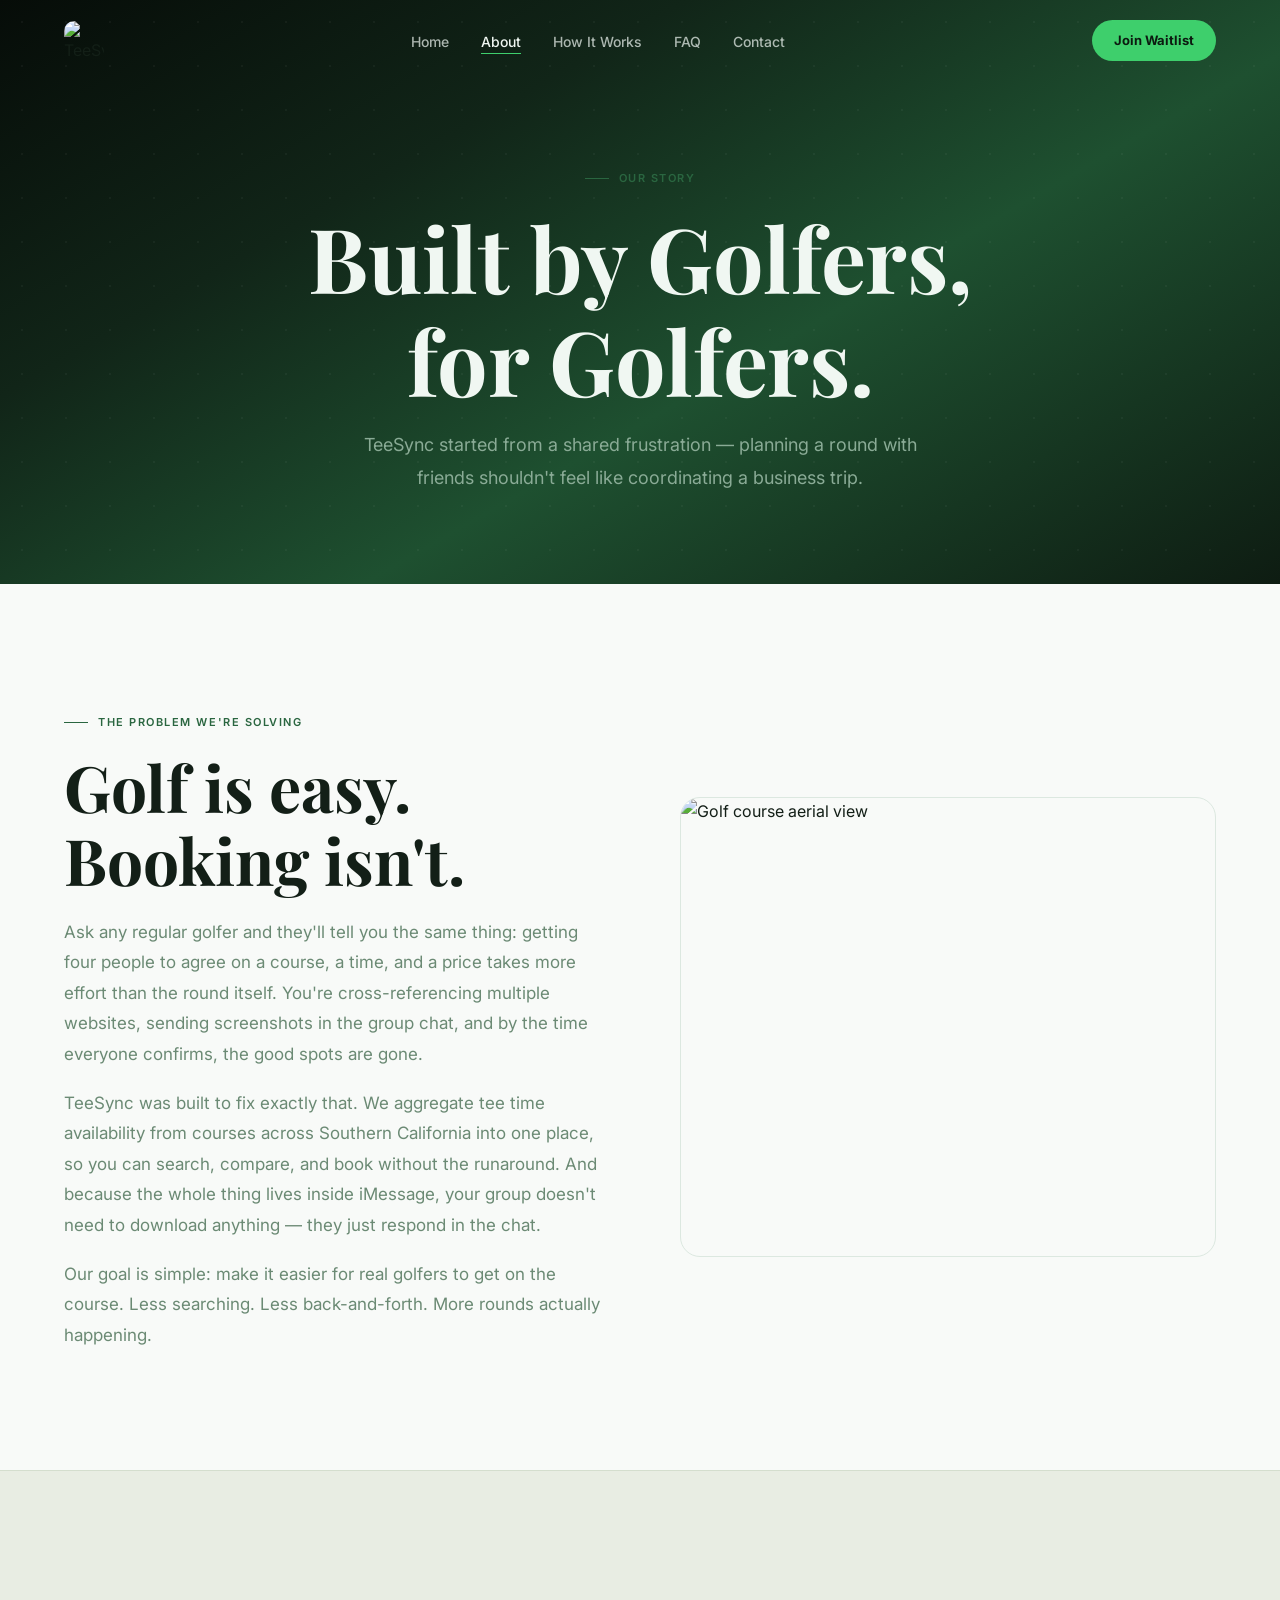
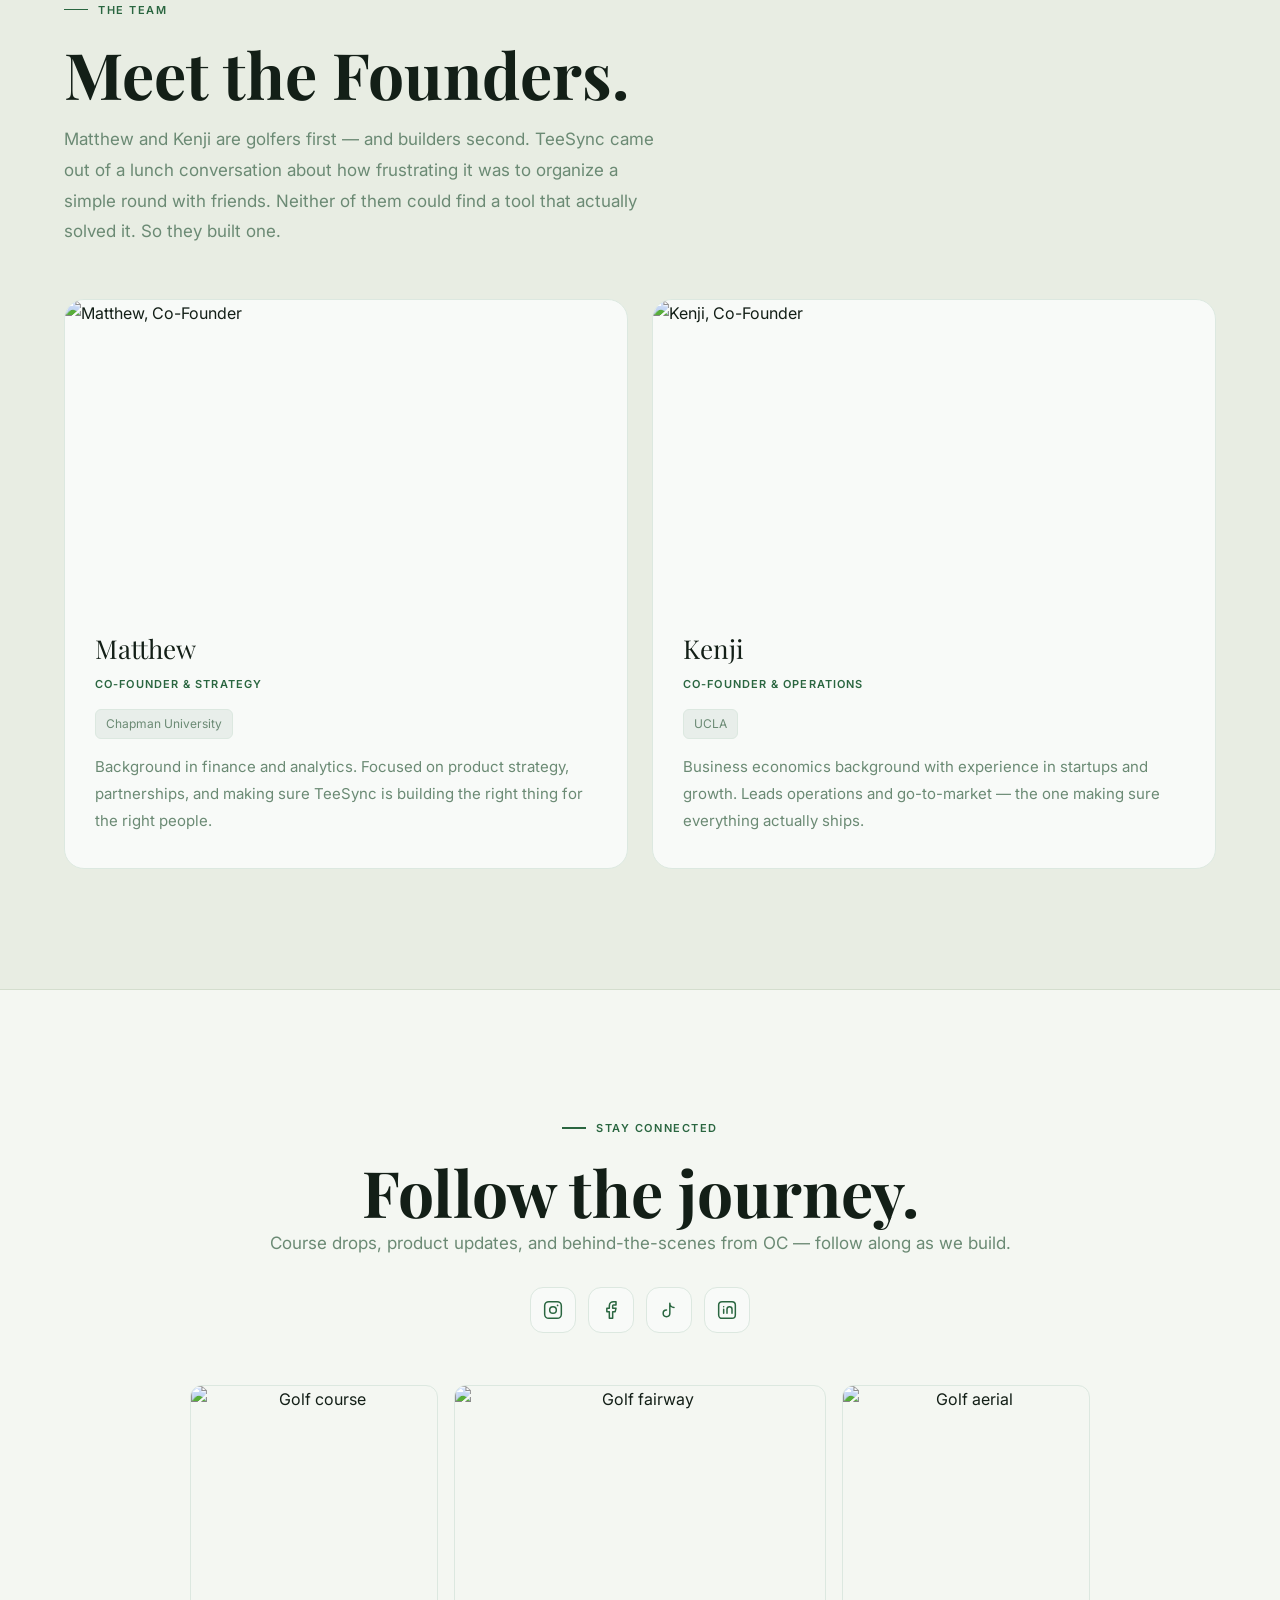
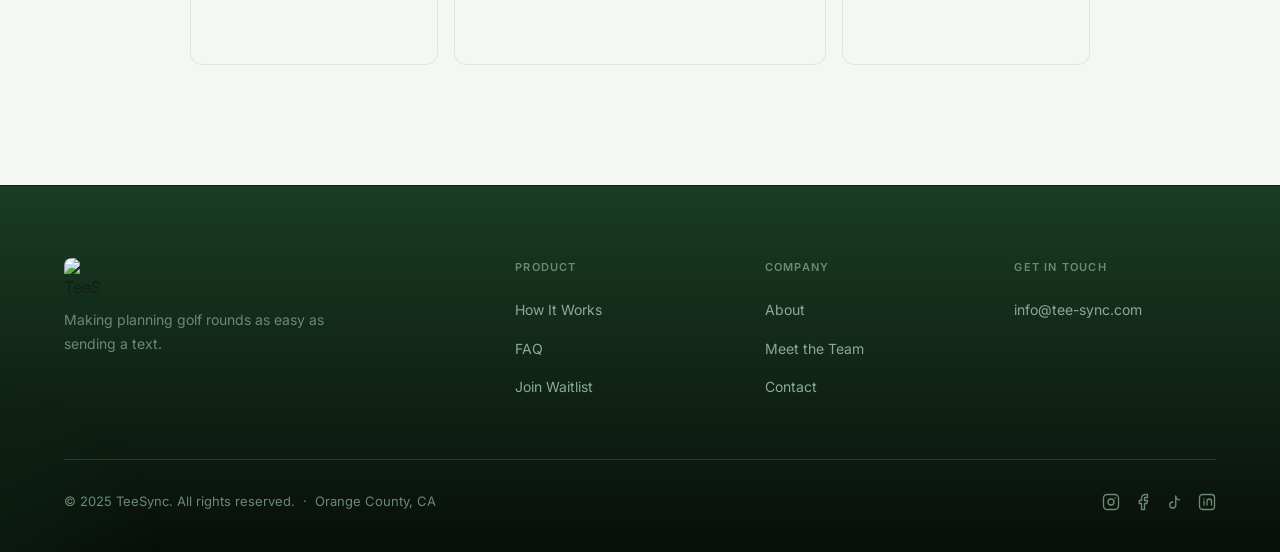
==== about.html @ d33136d6 "Replace logo with PNG brand image across all pages Swap logo.svg for the full TeeSync brand image (P" ====
<!DOCTYPE html>
<html lang="en">
<head>
  <meta charset="UTF-8">
  <meta name="viewport" content="width=device-width, initial-scale=1.0">
  <title>About — TeeSync</title>
  <meta name="description" content="Meet the founders behind TeeSync — the iMessage-native tee time booking platform built by golfers, for golfers.">
  <link rel="stylesheet" href="style.css?v=10">
  <link rel="icon" href="images/1229e623-1.png" type="image/png">
</head>
<body>

  <nav class="nav" id="nav">
    <div class="container">
      <div class="nav-inner">
        <a href="index.html" class="nav-logo">
          <img src="images/1229e623-1.png" alt="TeeSync" class="nav-logo-icon">

        </a>
        <ul class="nav-links">
          <li><a href="index.html">Home</a></li>
          <li><a href="about.html">About</a></li>
          <li><a href="how-it-works.html">How It Works</a></li>
          <li><a href="faq.html">FAQ</a></li>
          <li><a href="contact.html">Contact</a></li>
        </ul>
        <div class="nav-right">
          <a href="https://waitlister.me/p/teesync" target="_blank" rel="noopener" class="nav-waitlist">Join Waitlist</a>
        </div>
        <button class="nav-hamburger" id="hamburger" aria-label="Open menu">
          <span></span><span></span><span></span>
        </button>
      </div>
    </div>
  </nav>

  <div class="nav-mobile" id="mobileNav">
    <a href="index.html">Home</a>
    <a href="about.html">About</a>
    <a href="how-it-works.html">How It Works</a>
    <a href="faq.html">FAQ</a>
    <a href="contact.html">Contact</a>
    <a href="https://waitlister.me/p/teesync" target="_blank" rel="noopener" class="btn-primary">Join Waitlist</a>
  </div>

  <!-- PAGE HERO (dark) -->
  <section class="page-hero">
    <div class="container">
      <div class="page-hero-inner">
        <span class="eyebrow">Our Story</span>
        <h1>Built by Golfers,<br>for Golfers.</h1>
        <p>TeeSync started from a shared frustration — planning a round with friends shouldn't feel like coordinating a business trip.</p>
      </div>
    </div>
  </section>

  <!-- MISSION (cream) -->
  <section class="about-mission">
    <div class="container">
      <div class="about-mission-inner">
        <div class="fade-in">
          <span class="eyebrow">The Problem We're Solving</span>
          <h2>Golf is easy.<br>Booking isn't.</h2>
          <p>Ask any regular golfer and they'll tell you the same thing: getting four people to agree on a course, a time, and a price takes more effort than the round itself. You're cross-referencing multiple websites, sending screenshots in the group chat, and by the time everyone confirms, the good spots are gone.</p>
          <p>TeeSync was built to fix exactly that. We aggregate tee time availability from courses across Southern California into one place, so you can search, compare, and book without the runaround. And because the whole thing lives inside iMessage, your group doesn't need to download anything — they just respond in the chat.</p>
          <p>Our goal is simple: make it easier for real golfers to get on the course. Less searching. Less back-and-forth. More rounds actually happening.</p>
        </div>
        <div class="fade-in">
          <img
            src="https://images.unsplash.com/photo-1535131749006-b7f58c99034b?w=800&auto=format&fit=crop&q=80"
            alt="Golf course aerial view"
            class="about-mission-img"
          >
        </div>
      </div>
    </div>
  </section>

  <!-- FOUNDERS (cream-alt) -->
  <section class="founders-section" id="team">
    <div class="container">
      <div class="founders-intro fade-in">
        <span class="eyebrow">The Team</span>
        <h2>Meet the Founders.</h2>
        <p>Matthew and Kenji are golfers first — and builders second. TeeSync came out of a lunch conversation about how frustrating it was to organize a simple round with friends. Neither of them could find a tool that actually solved it. So they built one.</p>
      </div>
      <div class="founders-grid">
        <div class="founder-card fade-in">
          <img
            src="https://images.unsplash.com/photo-1560250097-0b93528c311a?w=600&auto=format&fit=crop&q=80"
            alt="Matthew, Co-Founder"
            class="founder-img"
          >
          <div class="founder-body">
            <div class="founder-name">Matthew</div>
            <div class="founder-role">Co-Founder &amp; Strategy</div>
            <span class="founder-school">Chapman University</span>
            <p>Background in finance and analytics. Focused on product strategy, partnerships, and making sure TeeSync is building the right thing for the right people.</p>
          </div>
        </div>
        <div class="founder-card fade-in">
          <img
            src="https://images.unsplash.com/photo-1519085360753-af0119f7cbe7?w=600&auto=format&fit=crop&q=80"
            alt="Kenji, Co-Founder"
            class="founder-img"
          >
          <div class="founder-body">
            <div class="founder-name">Kenji</div>
            <div class="founder-role">Co-Founder &amp; Operations</div>
            <span class="founder-school">UCLA</span>
            <p>Business economics background with experience in startups and growth. Leads operations and go-to-market — the one making sure everything actually ships.</p>
          </div>
        </div>
      </div>
    </div>
  </section>

  <!-- SOCIAL FOLLOW (cream) -->
  <section class="social-section">
    <div class="container">
      <span class="eyebrow">Stay Connected</span>
      <h2 class="fade-in">Follow the journey.</h2>
      <p class="fade-in">Course drops, product updates, and behind-the-scenes from OC — follow along as we build.</p>
      <div class="social-icons-row fade-in">
        <a href="#" class="social-btn" aria-label="Instagram">
          <svg width="20" height="20" viewBox="0 0 24 24" fill="none" stroke="currentColor" stroke-width="1.8" stroke-linecap="round" stroke-linejoin="round"><rect x="2" y="2" width="20" height="20" rx="5"/><circle cx="12" cy="12" r="4"/><circle cx="17.5" cy="6.5" r="1" fill="currentColor" stroke="none"/></svg>
        </a>
        <a href="#" class="social-btn" aria-label="Facebook">
          <svg width="20" height="20" viewBox="0 0 24 24" fill="none" stroke="currentColor" stroke-width="1.8" stroke-linecap="round" stroke-linejoin="round"><path d="M18 2h-3a5 5 0 0 0-5 5v3H7v4h3v8h4v-8h3l1-4h-4V7a1 1 0 0 1 1-1h3z"/></svg>
        </a>
        <a href="#" class="social-btn" aria-label="TikTok">
          <svg width="20" height="20" viewBox="0 0 24 24" fill="none" stroke="currentColor" stroke-width="1.8" stroke-linecap="round" stroke-linejoin="round"><path d="M9 12a4 4 0 1 0 4 4V4a5 5 0 0 0 5 5"/></svg>
        </a>
        <a href="#" class="social-btn" aria-label="LinkedIn">
          <svg width="20" height="20" viewBox="0 0 24 24" fill="none" stroke="currentColor" stroke-width="1.8" stroke-linecap="round" stroke-linejoin="round"><rect x="2" y="2" width="20" height="20" rx="4"/><path d="M8 11v5M8 8v.01M12 16v-5M12 11a3 3 0 0 1 6 0v5"/></svg>
        </a>
      </div>
      <div class="social-photo-grid fade-in">
        <img src="https://images.unsplash.com/photo-1560419015-7c427e8ae5ba?w=600&auto=format&fit=crop&q=80" alt="Golf course">
        <img src="https://images.unsplash.com/photo-1587174486073-ae5e5cff23aa?w=800&auto=format&fit=crop&q=80" alt="Golf fairway">
        <img src="https://images.unsplash.com/photo-1535131749006-b7f58c99034b?w=600&auto=format&fit=crop&q=80" alt="Golf aerial">
      </div>
    </div>
  </section>

  <footer class="footer">
    <div class="container">
      <div class="footer-inner">
        <div class="footer-brand">
          <div class="footer-brand-logo">
            <img src="images/1229e623-1.png" alt="TeeSync" class="footer-brand-logo-icon">

          </div>
          <p>Making planning golf rounds as easy as sending a text.</p>
        </div>
        <div class="footer-col">
          <h4>Product</h4>
          <ul>
            <li><a href="how-it-works.html">How It Works</a></li>
            <li><a href="faq.html">FAQ</a></li>
            <li><a href="https://waitlister.me/p/teesync" target="_blank" rel="noopener">Join Waitlist</a></li>
          </ul>
        </div>
        <div class="footer-col">
          <h4>Company</h4>
          <ul>
            <li><a href="about.html">About</a></li>
            <li><a href="about.html#team">Meet the Team</a></li>
            <li><a href="contact.html">Contact</a></li>
          </ul>
        </div>
        <div class="footer-col">
          <h4>Get In Touch</h4>
          <ul>
            <li><a href="mailto:info@tee-sync.com">info@tee-sync.com</a></li>
          </ul>
        </div>
      </div>
      <div class="footer-bottom">
        <p>© 2025 TeeSync. All rights reserved. &nbsp;·&nbsp; Orange County, CA</p>
        <div class="footer-social">
          <a href="#" aria-label="Instagram"><svg width="18" height="18" viewBox="0 0 24 24" fill="none" stroke="currentColor" stroke-width="1.8" stroke-linecap="round" stroke-linejoin="round"><rect x="2" y="2" width="20" height="20" rx="5"/><circle cx="12" cy="12" r="4"/><circle cx="17.5" cy="6.5" r="1" fill="currentColor" stroke="none"/></svg></a>
          <a href="#" aria-label="Facebook"><svg width="18" height="18" viewBox="0 0 24 24" fill="none" stroke="currentColor" stroke-width="1.8" stroke-linecap="round" stroke-linejoin="round"><path d="M18 2h-3a5 5 0 0 0-5 5v3H7v4h3v8h4v-8h3l1-4h-4V7a1 1 0 0 1 1-1h3z"/></svg></a>
          <a href="#" aria-label="TikTok"><svg width="18" height="18" viewBox="0 0 24 24" fill="none" stroke="currentColor" stroke-width="1.8" stroke-linecap="round" stroke-linejoin="round"><path d="M9 12a4 4 0 1 0 4 4V4a5 5 0 0 0 5 5"/></svg></a>
          <a href="#" aria-label="LinkedIn"><svg width="18" height="18" viewBox="0 0 24 24" fill="none" stroke="currentColor" stroke-width="1.8" stroke-linecap="round" stroke-linejoin="round"><rect x="2" y="2" width="20" height="20" rx="4"/><path d="M8 11v5M8 8v.01M12 16v-5M12 11a3 3 0 0 1 6 0v5"/></svg></a>
        </div>
      </div>
    </div>
  </footer>

  <script src="main.js"></script>
</body>
</html>
---- style.css ----
@import url('https://fonts.googleapis.com/css2?family=Playfair+Display:ital,wght@0,400;0,600;0,700;1,400;1,600&family=Inter:wght@300;400;500;600&display=swap');

*, *::before, *::after {
  box-sizing: border-box;
  margin: 0;
  padding: 0;
}

:root {
  /* Light palette */
  --white:        #f8faf8;
  --cream:        #f4f7f2;
  --sage:         #e8ede3;
  --sage-dark:    #d4dece;

  /* Dark sections */
  --forest:       #122018;
  --forest-mid:   #1a3022;
  --forest-card:  #243d2e;

  /* Text */
  --text:         #131f17;
  --text-mid:     #3a5044;
  --text-muted:   #6b8a74;

  /* Accent — green */
  --green:        #2a6640;
  --green-light:  #3ecf6c;
  --green-dim:    rgba(42, 102, 64, 0.08);
  --green-glow:   rgba(62, 207, 108, 0.25);

  /* Borders */
  --border-light: #dce8e0;
  --border-dark:  rgba(62, 207, 108, 0.16);

  --radius:       12px;
  --radius-lg:    20px;
  --serif:        'Playfair Display', Georgia, serif;
  --sans:         'Inter', system-ui, -apple-system, sans-serif;
  --ease:         cubic-bezier(0.4, 0, 0.2, 1);
}

html {
  scroll-behavior: smooth;
  -webkit-font-smoothing: antialiased;
  -moz-osx-font-smoothing: grayscale;
}

body {
  background: var(--white);
  color: var(--text);
  font-family: var(--sans);
  font-size: 16px;
  line-height: 1.65;
  overflow-x: hidden;
}

/* ---- Typography ---- */

h1, h2, h3 {
  font-family: var(--serif);
  line-height: 1.15;
  font-weight: 700;
  color: var(--text);
}

/* On dark sections, override heading color */
.dark-section h1,
.dark-section h2,
.dark-section h3 {
  color: #f0f7f2;
}

h1 { font-size: clamp(48px, 7vw, 104px); }
h2 { font-size: clamp(36px, 5vw, 68px); }
h3 { font-size: clamp(20px, 2.4vw, 28px); }

p {
  color: var(--text-muted);
  font-size: 17px;
  line-height: 1.8;
}

.dark-section p { color: #8aab96; }

a { color: inherit; text-decoration: none; }
img { display: block; max-width: 100%; }

.container {
  max-width: 1440px;
  margin: 0 auto;
  padding: 0 64px;
}

/* ---- Labels ---- */

.eyebrow {
  display: inline-flex;
  align-items: center;
  gap: 10px;
  font-size: 11px;
  font-weight: 600;
  letter-spacing: 0.14em;
  text-transform: uppercase;
  color: var(--green);
  margin-bottom: 18px;
}

.eyebrow::before {
  content: '';
  display: block;
  width: 24px;
  height: 1.5px;
  background: var(--green);
  flex-shrink: 0;
}

.dark-section .eyebrow {
  color: var(--green-light);
}

.dark-section .eyebrow::before {
  background: var(--green-light);
}

.section-label {
  font-size: 11px;
  font-weight: 600;
  letter-spacing: 0.13em;
  text-transform: uppercase;
  color: var(--text-muted);
  margin-bottom: 12px;
}

/* ---- Buttons ---- */

/* On light backgrounds: dark green solid */
.btn-primary {
  display: inline-flex;
  align-items: center;
  gap: 10px;
  background: var(--green);
  color: #ffffff;
  font-family: var(--sans);
  font-size: 15px;
  font-weight: 600;
  padding: 15px 32px;
  border-radius: 100px;
  border: none;
  cursor: pointer;
  transition: background 0.22s var(--ease), transform 0.22s var(--ease), box-shadow 0.22s var(--ease);
  white-space: nowrap;
}

.btn-primary:hover {
  background: #1e5030;
  transform: translateY(-2px);
  box-shadow: 0 12px 32px rgba(42, 102, 64, 0.25);
}

/* On dark backgrounds: bright green */
.btn-hero {
  display: inline-flex;
  align-items: center;
  gap: 10px;
  background: var(--green-light);
  color: #0c1a10;
  font-family: var(--sans);
  font-size: 15px;
  font-weight: 700;
  padding: 16px 34px;
  border-radius: 100px;
  border: none;
  cursor: pointer;
  transition: background 0.22s var(--ease), transform 0.22s var(--ease), box-shadow 0.22s var(--ease);
  white-space: nowrap;
}

.btn-hero:hover {
  background: #52e07e;
  transform: translateY(-2px);
  box-shadow: 0 14px 40px var(--green-glow);
}

.btn-ghost-dark {
  display: inline-flex;
  align-items: center;
  gap: 8px;
  background: transparent;
  color: rgba(240, 247, 242, 0.8);
  font-family: var(--sans);
  font-size: 15px;
  font-weight: 500;
  padding: 15px 26px;
  border-radius: 100px;
  border: 1px solid rgba(240, 247, 242, 0.22);
  cursor: pointer;
  transition: border-color 0.22s, background 0.22s;
}

.btn-ghost-dark:hover {
  border-color: rgba(240, 247, 242, 0.45);
  background: rgba(255, 255, 255, 0.06);
  color: #f0f7f2;
}

.btn-outline {
  display: inline-flex;
  align-items: center;
  gap: 8px;
  background: transparent;
  color: var(--green);
  font-family: var(--sans);
  font-size: 15px;
  font-weight: 600;
  padding: 14px 26px;
  border-radius: 100px;
  border: 1.5px solid var(--green);
  cursor: pointer;
  transition: background 0.22s, color 0.22s;
}

.btn-outline:hover {
  background: var(--green);
  color: #ffffff;
}

/* ---- Scroll fade-in ---- */

.fade-in {
  opacity: 0;
  transform: translateY(24px);
  transition: opacity 0.6s var(--ease), transform 0.6s var(--ease);
}

.fade-in.visible {
  opacity: 1;
  transform: translateY(0);
}

.fade-in:nth-child(2) { transition-delay: 0.1s; }
.fade-in:nth-child(3) { transition-delay: 0.2s; }
.fade-in:nth-child(4) { transition-delay: 0.3s; }

/* ==============================================
   NAV
   ============================================== */

.nav {
  position: fixed;
  top: 0;
  left: 0;
  right: 0;
  z-index: 200;
  padding: 20px 0;
  transition: background 0.3s ease, padding 0.3s ease, box-shadow 0.3s ease;
}

/* Scrolled: white nav, dark text */
.nav.scrolled {
  background: rgba(255, 255, 255, 0.96);
  backdrop-filter: blur(16px);
  -webkit-backdrop-filter: blur(16px);
  padding: 13px 0;
  box-shadow: 0 1px 0 var(--border-light);
}

.nav.scrolled .nav-logo-text { color: var(--text); }
.nav.scrolled .nav-links a   { color: var(--text-muted); }
.nav.scrolled .nav-links a:hover,
.nav.scrolled .nav-links a.active { color: var(--text); }
.nav.scrolled .nav-links a::after { background: var(--green); }
.nav.scrolled .nav-waitlist {
  background: var(--green);
  color: #fff;
}
.nav.scrolled .nav-waitlist:hover { background: #1e5030; }
.nav.scrolled .nav-hamburger span { background: var(--text); }

.nav-inner {
  display: flex;
  align-items: center;
  justify-content: space-between;
  gap: 40px;
}

.nav-logo {
  display: flex;
  align-items: center;
  gap: 10px;
  flex-shrink: 0;
  text-decoration: none;
}

.nav-logo-icon { height: 40px; width: 40px; border-radius: 10px; object-fit: cover; }

.nav-logo-text {
  font-family: var(--serif);
  font-size: 21px;
  font-weight: 700;
  color: #f0f7f2;
  letter-spacing: -0.01em;
  transition: color 0.3s;
}

.nav-links {
  display: flex;
  align-items: center;
  gap: 32px;
  list-style: none;
}

.nav-links a {
  font-size: 14px;
  font-weight: 500;
  color: rgba(240, 247, 242, 0.7);
  transition: color 0.2s ease;
  position: relative;
  padding-bottom: 2px;
}

.nav-links a::after {
  content: '';
  position: absolute;
  bottom: -2px;
  left: 0;
  width: 0;
  height: 1px;
  background: var(--green-light);
  transition: width 0.22s var(--ease);
}

.nav-links a:hover,
.nav-links a.active { color: #f0f7f2; }
.nav-links a:hover::after,
.nav-links a.active::after { width: 100%; }

.nav-right {
  display: flex;
  align-items: center;
  gap: 16px;
}

.nav-waitlist {
  display: inline-flex;
  align-items: center;
  gap: 7px;
  background: var(--green-light);
  color: #0c1a10;
  font-size: 13px;
  font-weight: 700;
  padding: 10px 22px;
  border-radius: 100px;
  transition: background 0.22s, transform 0.22s, box-shadow 0.22s;
}

.nav-waitlist:hover {
  background: #52e07e;
  transform: translateY(-1px);
  box-shadow: 0 8px 20px var(--green-glow);
}

.nav-hamburger {
  display: none;
  flex-direction: column;
  gap: 5px;
  cursor: pointer;
  background: none;
  border: none;
  padding: 6px;
  z-index: 201;
}

.nav-hamburger span {
  display: block;
  width: 24px;
  height: 2px;
  background: #f0f7f2;
  border-radius: 2px;
  transition: transform 0.28s var(--ease), opacity 0.28s;
}

.nav-hamburger.open span:nth-child(1) { transform: translateY(7px) rotate(45deg); }
.nav-hamburger.open span:nth-child(2) { opacity: 0; }
.nav-hamburger.open span:nth-child(3) { transform: translateY(-7px) rotate(-45deg); }

.nav-mobile {
  position: fixed;
  inset: 0;
  background: var(--white);
  z-index: 199;
  display: flex;
  flex-direction: column;
  align-items: center;
  justify-content: center;
  gap: 32px;
  transform: translateX(100%);
  transition: transform 0.35s cubic-bezier(0.4, 0, 0.2, 1);
}

.nav-mobile.open { transform: translateX(0); }

.nav-mobile a {
  font-family: var(--serif);
  font-size: 34px;
  font-weight: 700;
  color: var(--text);
  transition: color 0.2s;
}

.nav-mobile a:hover { color: var(--green); }

.nav-mobile .btn-primary {
  font-size: 16px;
  padding: 16px 40px;
  margin-top: 12px;
}

/* ==============================================
   HERO — dark forest green
   ============================================== */

.hero {
  min-height: 100vh;
  display: flex;
  align-items: center;
  background: linear-gradient(145deg,
    #071008 0%,
    #133524 22%,
    #2d7a48 48%,
    #153624 74%,
    #08110a 100%
  );
  position: relative;
  overflow: hidden;
}

.dark-section {
  background: linear-gradient(135deg, #060c08 0%, #1e5030 100%);
}

/* Subtle dot grid */
.hero::before {
  content: '';
  position: absolute;
  inset: 0;
  background-image: radial-gradient(circle, rgba(255, 255, 255, 0.03) 1px, transparent 1px);
  background-size: 44px 44px;
  pointer-events: none;
}

/* Warm gold bloom — upper right */
.hero::after {
  content: '';
  position: absolute;
  top: -20%;
  right: -5%;
  width: 60%;
  height: 100%;
  background: radial-gradient(ellipse at center, rgba(62, 207, 108, 0.07) 0%, transparent 65%);
  pointer-events: none;
}

.hero-inner {
  position: relative;
  z-index: 2;
  display: grid;
  grid-template-columns: 55fr 45fr;
  gap: 80px;
  align-items: center;
  padding-top: 130px;
  padding-bottom: 100px;
  width: 100%;
}

.hero-eyebrow {
  opacity: 0;
  animation: fadeUp 0.85s var(--ease) forwards 0.15s;
}

.hero h1 {
  color: #f0f7f2;
  margin-bottom: 22px;
  opacity: 0;
  animation: fadeUp 0.85s var(--ease) forwards 0.3s;
}

.hero h1 em {
  font-style: italic;
  color: var(--green-light);
}

.hero-sub {
  font-size: clamp(17px, 1.5vw, 21px);
  color: #8aab96;
  max-width: 580px;
  margin-bottom: 50px;
  opacity: 0;
  animation: fadeUp 0.85s var(--ease) forwards 0.45s;
}

.hero-actions {
  display: flex;
  align-items: center;
  gap: 16px;
  flex-wrap: wrap;
  opacity: 0;
  animation: fadeUp 0.85s var(--ease) forwards 0.6s;
}

.hero-note {
  display: flex;
  align-items: center;
  gap: 8px;
  font-size: 12px;
  color: #6b8a74;
  margin-top: 20px;
  opacity: 0;
  animation: fadeUp 0.85s var(--ease) forwards 0.75s;
}

/* Phone mockup */
.hero-visual {
  display: flex;
  justify-content: center;
  align-items: center;
  position: relative;
  opacity: 0;
  animation: fadeUp 0.9s var(--ease) forwards 0.4s;
}

.hero-visual::before {
  content: '';
  position: absolute;
  width: 420px;
  height: 420px;
  background: radial-gradient(circle, rgba(62, 207, 108, 0.15) 0%, transparent 68%);
  z-index: 0;
}

.phone-back {
  position: absolute;
  width: 248px;
  height: 520px;
  background: var(--forest-card);
  border-radius: 38px;
  border: 1.5px solid rgba(255, 255, 255, 0.08);
  box-shadow: 0 24px 60px rgba(0, 0, 0, 0.45);
  overflow: hidden;
  transform: rotate(6deg) translateX(90px) translateY(20px);
  z-index: 1;
  opacity: 0.5;
}

.phone-back::before {
  content: '';
  position: absolute;
  top: 14px;
  left: 50%;
  transform: translateX(-50%);
  width: 65px;
  height: 19px;
  background: var(--forest-card);
  border-radius: 20px;
  border: 1px solid rgba(255, 255, 255, 0.05);
  z-index: 10;
}

.phone-main {
  width: 292px;
  height: 612px;
  background: #0a160d;
  border-radius: 44px;
  border: 1.5px solid rgba(255, 255, 255, 0.14);
  box-shadow:
    0 48px 96px rgba(0, 0, 0, 0.55),
    0 0 0 1px rgba(255, 255, 255, 0.04),
    inset 0 1px 0 rgba(255, 255, 255, 0.07);
  overflow: hidden;
  position: relative;
  transform: rotate(-4deg);
  z-index: 2;
}

.phone-main::before {
  content: '';
  position: absolute;
  top: 15px;
  left: 50%;
  transform: translateX(-50%);
  width: 76px;
  height: 23px;
  background: #0a160d;
  border-radius: 20px;
  border: 1.5px solid rgba(255, 255, 255, 0.07);
  z-index: 30;
}

/* iMessage UI */
.phone-ui {
  width: 100%;
  height: 100%;
  background: #111;
  display: flex;
  flex-direction: column;
  padding-top: 52px;
}

.phone-ui-bar {
  background: #1a1a1a;
  border-bottom: 1px solid rgba(255, 255, 255, 0.07);
  padding: 11px 14px;
  display: flex;
  align-items: center;
  gap: 9px;
  flex-shrink: 0;
}

.phone-ui-avatar {
  width: 28px;
  height: 28px;
  background: #2a2a2a;
  border-radius: 50%;
  display: flex;
  align-items: center;
  justify-content: center;
  font-size: 12px;
  flex-shrink: 0;
  border: 1px solid rgba(62, 207, 108, 0.2);
}

.phone-ui-name {
  font-family: var(--sans);
  font-size: 11px;
  font-weight: 600;
  color: #f0f0f0;
}

.phone-ui-sub {
  font-family: var(--sans);
  font-size: 9px;
  color: #666;
}

.phone-messages {
  flex: 1;
  padding: 14px 11px;
  display: flex;
  flex-direction: column;
  gap: 7px;
  overflow: hidden;
}

.msg {
  max-width: 74%;
  padding: 7px 11px;
  border-radius: 15px;
  font-family: var(--sans);
  font-size: 10.5px;
  line-height: 1.45;
}

.msg-recv {
  background: #2a2a2a;
  color: #e0e0e0;
  align-self: flex-start;
  border-bottom-left-radius: 4px;
}

.msg-sent {
  background: #1a8fe3;
  color: #fff;
  align-self: flex-end;
  border-bottom-right-radius: 4px;
}

.ts-card {
  background: #1a2e1f;
  border: 1px solid rgba(62, 207, 108, 0.28);
  border-radius: 13px;
  overflow: hidden;
  margin: 2px 0;
}

.ts-card-header {
  background: #142219;
  padding: 7px 11px;
  display: flex;
  align-items: center;
  gap: 6px;
  border-bottom: 1px solid rgba(62, 207, 108, 0.15);
}

.ts-card-logo { width: 15px; height: 15px; }

.ts-card-brand {
  font-family: var(--sans);
  font-size: 9.5px;
  font-weight: 700;
  color: var(--green-light);
  letter-spacing: 0.05em;
}

.ts-card-body { padding: 9px 11px; }

.ts-card-course {
  font-family: var(--sans);
  font-size: 11px;
  font-weight: 700;
  color: #f0f0f0;
  margin-bottom: 2px;
}

.ts-card-info {
  font-family: var(--sans);
  font-size: 9px;
  color: #888;
  margin-bottom: 9px;
}

.ts-slots {
  display: flex;
  gap: 4px;
  margin-bottom: 9px;
}

.ts-slot {
  background: rgba(62, 207, 108, 0.1);
  border: 1px solid rgba(62, 207, 108, 0.2);
  border-radius: 5px;
  padding: 4px 7px;
  font-family: var(--sans);
  font-size: 9.5px;
  font-weight: 600;
  color: var(--green-light);
}

.ts-slot.active {
  background: var(--green-light);
  border-color: var(--green-light);
  color: #060c08;
}

.ts-book-btn {
  width: 100%;
  background: var(--green-light);
  color: #060c08;
  border: none;
  border-radius: 7px;
  padding: 7px;
  font-family: var(--sans);
  font-size: 10px;
  font-weight: 700;
  cursor: pointer;
}

/* ==============================================
   HOME — FEATURES  (light sage background)
   ============================================== */

.features-strip {
  padding: 120px 0;
  background: var(--sage);
  border-top: 1px solid var(--sage-dark);
  border-bottom: 1px solid var(--sage-dark);
}

.section-header {
  margin-bottom: 52px;
}

.section-header h2 { margin-bottom: 14px; }
.section-header p  { max-width: 520px; }

.section-header-centered {
  text-align: center;
  margin-bottom: 52px;
}

.section-header-centered h2 { margin-bottom: 14px; }
.section-header-centered p  { max-width: 540px; margin: 0 auto; }

.features-grid {
  display: grid;
  grid-template-columns: repeat(3, 1fr);
  gap: 20px;
}

.feature-card {
  background: var(--white);
  border: 1px solid var(--border-light);
  border-radius: var(--radius-lg);
  padding: 36px 30px;
  transition: transform 0.25s var(--ease), box-shadow 0.25s ease, border-color 0.25s;
}

.feature-card:hover {
  transform: translateY(-5px);
  box-shadow: 0 20px 50px rgba(42, 102, 64, 0.1);
  border-color: var(--sage-dark);
}

.feature-icon {
  width: 48px;
  height: 48px;
  background: var(--green-dim);
  border: 1px solid var(--border-light);
  border-radius: 13px;
  display: flex;
  align-items: center;
  justify-content: center;
  margin-bottom: 24px;
}

.feature-card h3 {
  font-size: 19px;
  color: var(--text);
  margin-bottom: 11px;
}

.feature-card p { font-size: 15px; }

/* ==============================================
   HOME — COURSES  (white background)
   ============================================== */

.courses-section {
  padding: 120px 0;
  background: var(--white);
}

.courses-grid {
  display: grid;
  grid-template-columns: repeat(4, 1fr);
  gap: 20px;
}

.course-card {
  background: var(--white);
  border: 1px solid var(--border-light);
  border-radius: var(--radius-lg);
  overflow: hidden;
  transition: transform 0.28s var(--ease), box-shadow 0.28s ease;
}

.course-card:hover {
  transform: translateY(-6px);
  box-shadow: 0 24px 56px rgba(42, 102, 64, 0.12);
}

.course-img-wrap {
  overflow: hidden;
  height: 158px;
}

.course-card-img {
  width: 100%;
  height: 100%;
  object-fit: cover;
  transition: transform 0.5s var(--ease);
}

.course-card:hover .course-card-img { transform: scale(1.06); }

.course-card-body { padding: 20px 22px 24px; }

.course-card-body h3 {
  font-family: var(--sans);
  font-size: 15px;
  font-weight: 600;
  color: var(--text);
  margin-bottom: 4px;
  line-height: 1.3;
}

.course-card-body p {
  font-size: 13px;
  color: var(--text-muted);
  margin-bottom: 14px;
}

.course-link {
  font-size: 13px;
  font-weight: 600;
  color: var(--green);
  display: inline-flex;
  align-items: center;
  gap: 5px;
  transition: gap 0.2s var(--ease);
}

.course-card:hover .course-link { gap: 9px; }

/* ==============================================
   TESTIMONIAL STRIP  (cream)
   ============================================== */

.testimonials {
  padding: 120px 0;
  background: var(--cream);
  border-top: 1px solid var(--sage-dark);
  border-bottom: 1px solid var(--sage-dark);
}

.testimonials-label {
  font-size: 11px;
  font-weight: 600;
  letter-spacing: 0.13em;
  text-transform: uppercase;
  color: var(--text-muted);
  margin-bottom: 40px;
}

.testimonials-list {
  display: flex;
  flex-direction: column;
  gap: 0;
}

.testimonial-item {
  display: flex;
  align-items: flex-start;
  gap: 40px;
  padding: 36px 0;
  border-bottom: 1px solid var(--sage-dark);
}

.testimonial-item:first-child { border-top: 1px solid var(--sage-dark); }

.testimonial-quote {
  font-family: var(--serif);
  font-size: clamp(19px, 2.2vw, 26px);
  color: var(--text);
  font-style: italic;
  line-height: 1.4;
  flex: 1;
}

.testimonial-attr {
  font-size: 13px;
  color: var(--text-muted);
  font-weight: 500;
  min-width: 200px;
  padding-top: 6px;
}

/* ==============================================
   INNER PAGE HERO  (dark)
   ============================================== */

.page-hero {
  padding: 160px 0 90px;
  background: linear-gradient(150deg,
    #060c08 0%,
    #112518 30%,
    #1e5030 60%,
    #0e1c12 100%
  );
  border-bottom: none;
  text-align: center;
  position: relative;
  overflow: hidden;
}

.page-hero::before {
  content: '';
  position: absolute;
  inset: 0;
  background-image: radial-gradient(circle, rgba(255, 255, 255, 0.04) 1px, transparent 1px);
  background-size: 44px 44px;
  pointer-events: none;
}

.page-hero-inner { position: relative; z-index: 2; }
.page-hero h1 { color: #f0f7f2; margin-bottom: 18px; }
.page-hero p  { max-width: 580px; margin: 0 auto; font-size: 18px; color: #8aab96; }

/* ==============================================
   ABOUT
   ============================================== */

.about-mission {
  padding: 120px 0;
  background: var(--white);
}

.about-mission-inner {
  display: grid;
  grid-template-columns: 1fr 1fr;
  gap: 80px;
  align-items: center;
}

.about-mission h2 { margin-bottom: 20px; }
.about-mission p  { margin-bottom: 18px; }
.about-mission p:last-child { margin-bottom: 0; }

.about-mission-img {
  width: 100%;
  height: 460px;
  object-fit: cover;
  border-radius: var(--radius-lg);
  border: 1px solid var(--border-light);
}

/* Founders */
.founders-section {
  padding: 120px 0;
  background: var(--sage);
  border-top: 1px solid var(--sage-dark);
}

.founders-intro { max-width: 600px; margin-bottom: 52px; }
.founders-intro h2 { margin-bottom: 14px; }

.founders-grid {
  display: grid;
  grid-template-columns: 1fr 1fr;
  gap: 24px;
}

.founder-card {
  background: var(--white);
  border: 1px solid var(--border-light);
  border-radius: var(--radius-lg);
  overflow: hidden;
  transition: box-shadow 0.25s ease;
}

.founder-card:hover {
  box-shadow: 0 16px 48px rgba(42, 102, 64, 0.1);
}

.founder-img {
  width: 100%;
  height: 300px;
  object-fit: cover;
  object-position: top;
}

.founder-body { padding: 28px 30px 34px; }

.founder-name {
  font-family: var(--serif);
  font-size: 26px;
  color: var(--text);
  margin-bottom: 4px;
}

.founder-role {
  font-size: 11px;
  font-weight: 600;
  letter-spacing: 0.1em;
  text-transform: uppercase;
  color: var(--green);
  margin-bottom: 16px;
}

.founder-school {
  display: inline-block;
  font-size: 12px;
  color: var(--text-muted);
  background: var(--green-dim);
  border: 1px solid var(--border-light);
  border-radius: 6px;
  padding: 4px 10px;
  margin-bottom: 14px;
}

.founder-body p { font-size: 15px; }

/* Social section */
.social-section {
  padding: 120px 0;
  background: var(--cream);
  border-top: 1px solid var(--sage-dark);
  text-align: center;
}

.social-icons-row {
  display: flex;
  justify-content: center;
  gap: 12px;
  margin: 28px 0 52px;
}

.social-btn {
  width: 46px;
  height: 46px;
  background: var(--white);
  border: 1px solid var(--border-light);
  border-radius: 13px;
  display: flex;
  align-items: center;
  justify-content: center;
  transition: background 0.22s, border-color 0.22s, transform 0.22s var(--ease);
  cursor: pointer;
  text-decoration: none;
  color: var(--green);
}

.social-btn:hover {
  background: var(--green-dim);
  border-color: var(--sage-dark);
  transform: translateY(-3px);
}

.social-photo-grid {
  display: grid;
  grid-template-columns: 1fr 1.5fr 1fr;
  gap: 16px;
  max-width: 900px;
  margin: 0 auto;
}

.social-photo-grid img {
  width: 100%;
  height: 280px;
  object-fit: cover;
  border-radius: var(--radius);
  border: 1px solid var(--border-light);
}

/* ==============================================
   HOW IT WORKS
   ============================================== */

/* --- Steps: alternating showcase layout --- */
.hiw-steps {
  padding: 140px 0;
  background: var(--white);
}

.hiw-steps-header {
  text-align: center;
  max-width: 580px;
  margin: 0 auto 96px;
}

.hiw-steps-header h2 { margin-bottom: 16px; }

.hiw-timeline {
  max-width: 1080px;
  margin: 0 auto;
}

.hiw-step {
  display: grid;
  grid-template-columns: 1fr 1fr;
  gap: 96px;
  align-items: center;
  padding: 80px 0;
  border-bottom: 1px solid var(--border-light);
}

.hiw-step:first-child { padding-top: 0; }
.hiw-step:last-child  { border-bottom: none; padding-bottom: 0; }

/* Even steps: flip content/visual order */
.hiw-step:nth-child(even) .hiw-step-content { order: 2; }
.hiw-step:nth-child(even) .hiw-step-visual  { order: 1; }

.hiw-step-num {
  font-family: var(--serif);
  font-size: 96px;
  font-weight: 700;
  color: rgba(42, 102, 64, 0.07);
  line-height: 1;
  display: block;
  margin-bottom: -6px;
  letter-spacing: -3px;
  user-select: none;
}

.hiw-step-content h3 {
  font-size: clamp(22px, 2.4vw, 32px);
  color: var(--text);
  margin-bottom: 16px;
}

.hiw-step-content p {
  font-size: 17px;
  line-height: 1.8;
  margin-bottom: 28px;
}

.hiw-bullets {
  list-style: none;
  display: flex;
  flex-direction: column;
  gap: 11px;
}

.hiw-bullets li {
  font-size: 15px;
  color: var(--text-mid);
  display: flex;
  align-items: center;
  gap: 11px;
}

.hiw-bullets li::before {
  content: '';
  width: 20px;
  min-width: 20px;
  height: 20px;
  border-radius: 50%;
  background: var(--green-dim);
  border: 1.5px solid rgba(42, 102, 64, 0.25);
  background-image: url("data:image/svg+xml,%3Csvg width='10' height='10' viewBox='0 0 10 10' fill='none' xmlns='http://www.w3.org/2000/svg'%3E%3Cpath d='M2 5l2 2 4-4' stroke='%232a6640' stroke-width='1.5' stroke-linecap='round' stroke-linejoin='round'/%3E%3C/svg%3E");
  background-repeat: no-repeat;
  background-position: center;
}

/* Visual panel */
.hiw-step-visual {
  display: flex;
  align-items: center;
  justify-content: center;
  background: linear-gradient(145deg, var(--cream) 0%, var(--sage) 100%);
  border: 1px solid var(--sage-dark);
  border-radius: 24px;
  padding: 16px 16px;
  min-height: auto;
  position: relative;
  overflow: hidden;
}

.hiw-step-visual::before {
  content: '';
  position: absolute;
  width: 220px;
  height: 220px;
  border-radius: 50%;
  background: rgba(42, 102, 64, 0.05);
  right: -70px;
  bottom: -70px;
  pointer-events: none;
}

/* Mockup card */
.hiw-mockup {
  background: var(--white);
  border: 1px solid var(--border-light);
  border-radius: 16px;
  padding: 20px 22px;
  width: 100%;
  max-width: 272px;
  box-shadow: 0 16px 48px rgba(0,0,0,0.07), 0 4px 12px rgba(0,0,0,0.04);
  position: relative;
  z-index: 1;
}

.hiw-mockup-header {
  display: flex;
  align-items: center;
  gap: 8px;
  margin-bottom: 16px;
  padding-bottom: 12px;
  border-bottom: 1px solid var(--border-light);
}

.hiw-mockup-dot {
  width: 8px;
  height: 8px;
  border-radius: 50%;
}

.hiw-dot-green { background: var(--green-light); }

.hiw-mockup-title {
  font-size: 11px;
  font-weight: 700;
  color: var(--text);
  letter-spacing: 0.1em;
  text-transform: uppercase;
}

.hiw-mockup-course {
  display: flex;
  align-items: flex-start;
  gap: 11px;
  margin-bottom: 16px;
}

.hiw-mockup-course-name {
  font-size: 14px;
  font-weight: 600;
  color: var(--text);
  margin-bottom: 3px;
}

.hiw-mockup-course-detail {
  font-size: 12px;
  color: var(--text-muted);
  line-height: 1.5;
}

.hiw-mockup-btn {
  background: var(--green);
  color: #fff;
  font-size: 13px;
  font-weight: 600;
  text-align: center;
  padding: 9px 0;
  border-radius: 8px;
}

/* RSVP list */
.hiw-rsvp-list {
  display: flex;
  flex-direction: column;
  gap: 7px;
  margin-bottom: 14px;
}

.hiw-rsvp-item {
  display: flex;
  align-items: center;
  justify-content: space-between;
  padding: 7px 10px;
  border-radius: 8px;
}

.hiw-rsvp-yes     { background: rgba(62, 207, 108, 0.08); }
.hiw-rsvp-pending { background: rgba(0, 0, 0, 0.03); }

.hiw-rsvp-name {
  font-size: 13px;
  font-weight: 500;
  color: var(--text);
}

.hiw-rsvp-status {
  font-size: 11px;
  font-weight: 700;
  letter-spacing: 0.03em;
}

.hiw-rsvp-yes     .hiw-rsvp-status { color: var(--green); }
.hiw-rsvp-pending .hiw-rsvp-status { color: var(--text-muted); }

.hiw-mockup-count {
  font-size: 12px;
  font-weight: 600;
  color: var(--green);
  text-align: center;
  padding-top: 10px;
  border-top: 1px solid var(--border-light);
}

/* Confirmation mockup */
.hiw-confirm {
  display: flex;
  flex-direction: column;
  align-items: center;
  gap: 5px;
  text-align: center;
}

.hiw-confirm-check {
  width: 56px;
  height: 56px;
  background: rgba(62, 207, 108, 0.1);
  border: 2px solid rgba(62, 207, 108, 0.3);
  border-radius: 50%;
  display: flex;
  align-items: center;
  justify-content: center;
  margin-bottom: 8px;
}

.hiw-confirm-name {
  font-size: 14px;
  font-weight: 600;
  color: var(--text);
}

.hiw-confirm-time {
  font-size: 13px;
  color: var(--text-muted);
}

.hiw-confirm-ref {
  font-size: 11px;
  color: var(--green);
  margin-top: 6px;
  padding: 5px 12px;
  background: var(--green-dim);
  border-radius: 20px;
  font-weight: 600;
}

/* --- Alerts section (dark) --- */
.hiw-alerts {
  padding: 130px 0;
  background: linear-gradient(145deg, #060c08 0%, #122018 45%, #1a3022 100%);
  position: relative;
  overflow: hidden;
}

.hiw-alerts::before {
  content: '';
  position: absolute;
  width: 700px;
  height: 700px;
  border-radius: 50%;
  background: radial-gradient(circle, rgba(62, 207, 108, 0.06) 0%, transparent 70%);
  top: -200px;
  right: -150px;
  pointer-events: none;
}

.hiw-alerts .eyebrow {
  color: var(--green-light);
}

.hiw-alerts .eyebrow::before {
  background: var(--green-light);
}

.hiw-alerts-header {
  text-align: center;
  max-width: 620px;
  margin: 0 auto 72px;
}

.hiw-alerts-header h2 {
  color: #f0f7f2;
  margin-bottom: 16px;
}

.hiw-alerts-header p {
  color: #8aab96;
  font-size: 17px;
}

.hiw-alerts-grid {
  display: grid;
  grid-template-columns: repeat(3, 1fr);
  gap: 24px;
  max-width: 960px;
  margin: 0 auto;
}

.hiw-alert-item {
  background: rgba(255, 255, 255, 0.04);
  border: 1px solid rgba(62, 207, 108, 0.12);
  border-radius: var(--radius-lg);
  padding: 36px 28px;
  transition: background 0.25s, border-color 0.25s;
}

.hiw-alert-item:hover {
  background: rgba(255, 255, 255, 0.07);
  border-color: rgba(62, 207, 108, 0.24);
}

.hiw-alert-icon {
  width: 48px;
  height: 48px;
  background: rgba(62, 207, 108, 0.1);
  border: 1px solid rgba(62, 207, 108, 0.18);
  border-radius: 14px;
  display: flex;
  align-items: center;
  justify-content: center;
  margin-bottom: 20px;
}

.hiw-alert-item h3 {
  font-size: 18px;
  color: #e8f4ee;
  margin-bottom: 10px;
}

.hiw-alert-item p {
  font-size: 14px;
  color: #7a9e88;
  line-height: 1.75;
}

/* Phone frame for step visuals */
.hiw-phone {
  width: 260px;
  height: 540px;
  background: #0a160d;
  border-radius: 36px;
  border: 1.5px solid rgba(255, 255, 255, 0.14);
  box-shadow:
    0 32px 72px rgba(0, 0, 0, 0.45),
    0 0 0 1px rgba(255, 255, 255, 0.04),
    inset 0 1px 0 rgba(255, 255, 255, 0.07);
  overflow: hidden;
  position: relative;
  flex-shrink: 0;
}

.hiw-phone::before {
  content: '';
  position: absolute;
  top: 12px;
  left: 50%;
  transform: translateX(-50%);
  width: 60px;
  height: 18px;
  background: #0a160d;
  border-radius: 16px;
  border: 1.5px solid rgba(255, 255, 255, 0.07);
  z-index: 30;
}

.hiw-phone img {
  width: 100%;
  height: 100%;
  object-fit: cover;
  display: block;
}

/* --- Features section --- */
.hiw-features {
  padding: 130px 0;
  background: var(--cream);
  border-top: 1px solid var(--sage-dark);
}

.hiw-features-header {
  text-align: center;
  max-width: 560px;
  margin: 0 auto 72px;
}

.hiw-features-header h2 { margin-bottom: 16px; }
.hiw-features-header p { font-size: 17px; }
.hiw-features .eyebrow { color: var(--green); }
.hiw-features .eyebrow::before { background: var(--green); }

.hiw-features-grid {
  display: grid;
  grid-template-columns: repeat(3, 1fr);
  gap: 24px;
}

.hiw-feature {
  padding: 36px 32px;
  background: var(--white);
  border: 1px solid var(--border-light);
  border-radius: var(--radius-lg);
  transition: transform 0.25s var(--ease), box-shadow 0.25s;
}

.hiw-feature:hover {
  transform: translateY(-4px);
  box-shadow: 0 16px 48px rgba(42, 102, 64, 0.09);
}

.hiw-feature-icon {
  width: 48px;
  height: 48px;
  background: var(--green-dim);
  border: 1px solid rgba(42, 102, 64, 0.15);
  border-radius: 14px;
  display: flex;
  align-items: center;
  justify-content: center;
  margin-bottom: 20px;
}

.hiw-feature h3 {
  font-size: 19px;
  color: var(--text);
  margin-bottom: 10px;
}

.hiw-feature p { font-size: 15px; line-height: 1.75; }

/* CTA band */
.how-cta-band {
  padding: 100px 0;
  background: var(--forest);
  text-align: center;
}

.how-cta-band .eyebrow { color: var(--green-light); justify-content: center; margin-bottom: 22px; }
.how-cta-band .eyebrow::before { background: var(--green-light); }
.how-cta-band h2 { color: #f0f7f2; margin-bottom: 16px; max-width: 560px; margin-left: auto; margin-right: auto; }
.how-cta-band p  { color: #8aab96; max-width: 480px; margin: 0 auto 40px; font-size: 18px; }

/* ==============================================
   FAQ
   ============================================== */

.faq-section {
  padding: 80px 0 120px;
  background: var(--white);
}

.faq-list { max-width: 740px; margin: 0 auto; }

.faq-item { border-bottom: 1px solid var(--sage-dark); }

.faq-btn {
  width: 100%;
  background: none;
  border: none;
  padding: 26px 0;
  display: flex;
  align-items: center;
  justify-content: space-between;
  gap: 20px;
  cursor: pointer;
  text-align: left;
}

.faq-q {
  font-family: var(--serif);
  font-size: 19px;
  color: var(--text);
  font-weight: 600;
  line-height: 1.3;
}

.faq-icon {
  width: 32px;
  height: 32px;
  flex-shrink: 0;
  background: var(--sage);
  border: 1px solid var(--sage-dark);
  border-radius: 50%;
  display: flex;
  align-items: center;
  justify-content: center;
  transition: transform 0.3s var(--ease), background 0.25s;
  color: var(--green);
}

.faq-item.open .faq-icon {
  background: var(--green-dim);
  transform: rotate(45deg);
}

.faq-body {
  max-height: 0;
  overflow: hidden;
  transition: max-height 0.42s var(--ease);
}

.faq-body-inner { padding: 0 0 28px; }
.faq-body-inner p { font-size: 16px; line-height: 1.8; }

.faq-item.open .faq-body { max-height: 500px; }

/* ==============================================
   CONTACT
   ============================================== */

.contact-section {
  padding: 80px 0 120px;
  background: var(--white);
}

.contact-inner {
  display: grid;
  grid-template-columns: 1fr 1fr;
  gap: 80px;
  align-items: start;
}

.contact-info h2 { margin-bottom: 18px; }
.contact-info > p { font-size: 17px; margin-bottom: 46px; }

.contact-item {
  display: flex;
  align-items: flex-start;
  gap: 18px;
  margin-bottom: 28px;
}

.contact-icon {
  width: 44px;
  height: 44px;
  background: var(--green-dim);
  border: 1px solid var(--border-light);
  border-radius: 12px;
  display: flex;
  align-items: center;
  justify-content: center;
  flex-shrink: 0;
  color: var(--green);
}

.contact-label {
  font-size: 11px;
  font-weight: 600;
  letter-spacing: 0.1em;
  text-transform: uppercase;
  color: var(--text-muted);
  margin-bottom: 4px;
}

.contact-value {
  font-size: 16px;
  font-weight: 500;
  color: var(--text);
}

.contact-value a {
  color: var(--text);
  transition: color 0.2s;
}

.contact-value a:hover { color: var(--green); }

.contact-form-box {
  background: var(--sage);
  border: 1px solid var(--sage-dark);
  border-radius: var(--radius-lg);
  padding: 42px 38px;
}

.contact-form-box h3 { font-size: 26px; margin-bottom: 10px; }
.contact-form-box > p { margin-bottom: 30px; font-size: 15px; }

.form-group { margin-bottom: 18px; }

.form-label {
  display: block;
  font-size: 11px;
  font-weight: 600;
  letter-spacing: 0.08em;
  text-transform: uppercase;
  color: var(--text-muted);
  margin-bottom: 7px;
}

.form-input,
.form-textarea {
  width: 100%;
  background: var(--white);
  border: 1px solid var(--sage-dark);
  border-radius: 10px;
  padding: 13px 15px;
  font-family: var(--sans);
  font-size: 15px;
  color: var(--text);
  outline: none;
  transition: border-color 0.22s;
}

.form-input::placeholder,
.form-textarea::placeholder { color: var(--text-muted); opacity: 0.5; }

.form-input:focus,
.form-textarea:focus { border-color: var(--green); }

.form-textarea { resize: vertical; min-height: 128px; }
.form-submit    { width: 100%; margin-top: 6px; }

/* ==============================================
   FOOTER  (dark)
   ============================================== */

.footer {
  background: linear-gradient(180deg, #1a3c24 0%, #080e0a 100%);
  border-top: 1px solid rgba(255,255,255,0.07);
  padding: 72px 0 38px;
}

.footer-inner {
  display: grid;
  grid-template-columns: 2fr 1fr 1fr 1fr;
  gap: 48px;
  margin-bottom: 60px;
}

.footer-brand-logo {
  display: flex;
  align-items: center;
  gap: 10px;
  margin-bottom: 14px;
}

.footer-brand-logo-icon { width: 36px; height: 36px; border-radius: 8px; object-fit: cover; }

.footer-brand-logo-text {
  font-family: var(--serif);
  font-size: 19px;
  font-weight: 700;
  color: #f0f7f2;
}

.footer-brand p {
  font-size: 14px;
  max-width: 270px;
  line-height: 1.7;
  color: #6b8a74;
}

.footer-col h4 {
  font-family: var(--sans);
  font-size: 11px;
  font-weight: 600;
  letter-spacing: 0.11em;
  text-transform: uppercase;
  color: #6b8a74;
  margin-bottom: 20px;
}

.footer-col ul {
  list-style: none;
  display: flex;
  flex-direction: column;
  gap: 12px;
}

.footer-col a {
  font-size: 14px;
  color: #8aab96;
  transition: color 0.2s;
}

.footer-col a:hover { color: #f0f7f2; }

.footer-bottom {
  padding-top: 30px;
  border-top: 1px solid var(--forest-card);
  display: flex;
  align-items: center;
  justify-content: space-between;
  gap: 20px;
}

.footer-bottom p { font-size: 13px; color: #6b8a74; }

.footer-social { display: flex; gap: 14px; align-items: center; }

.footer-social a {
  color: #6b8a74;
  transition: color 0.2s, transform 0.2s var(--ease);
  display: flex;
  align-items: center;
}

.footer-social a:hover { color: #f0f7f2; transform: translateY(-2px); }

/* ==============================================
   KEYFRAMES
   ============================================== */

@keyframes fadeUp {
  from { opacity: 0; transform: translateY(28px); }
  to   { opacity: 1; transform: translateY(0); }
}

@keyframes float {
  0%, 100% { transform: rotate(-4deg) translateY(0px); }
  50%       { transform: rotate(-4deg) translateY(-14px); }
}

@keyframes floatBack {
  0%, 100% { transform: rotate(6deg) translateX(78px) translateY(18px); }
  50%       { transform: rotate(6deg) translateX(78px) translateY(6px); }
}

@keyframes shimmer {
  0%   { background-position: -400px 0; }
  100% { background-position:  400px 0; }
}

@keyframes pulse-ring {
  0%   { transform: scale(0.92); opacity: 0.6; }
  100% { transform: scale(1.18); opacity: 0; }
}

/* Apply floating to phones */
.phone-main {
  animation: float 5s ease-in-out infinite;
}

.phone-back {
  animation: floatBack 5s ease-in-out infinite 0.6s;
}

/* Stat strip */
.stats-strip {
  background: linear-gradient(90deg, #112518 0%, #1e5030 50%, #112518 100%);
  border-top:    1px solid rgba(255, 255, 255, 0.08);
  border-bottom: 1px solid rgba(255, 255, 255, 0.08);
  padding: 36px 0;
}

.stats-grid {
  display: grid;
  grid-template-columns: repeat(4, 1fr);
  gap: 0;
}

.stat-item {
  text-align: center;
  padding: 12px 24px;
  border-right: 1px solid rgba(62, 207, 108, 0.1);
}

.stat-item:last-child { border-right: none; }

.stat-number {
  font-family: var(--serif);
  font-size: clamp(32px, 4vw, 52px);
  font-weight: 700;
  color: var(--green-light);
  line-height: 1;
  margin-bottom: 6px;
  display: block;
}

.stat-label {
  font-size: 12px;
  font-weight: 500;
  letter-spacing: 0.08em;
  color: #6b8a74;
  text-transform: uppercase;
}

/* Pulse ring on hero waitlist btn */
.btn-hero {
  position: relative;
}

.btn-hero::before {
  content: '';
  position: absolute;
  inset: -4px;
  border-radius: 100px;
  border: 1.5px solid rgba(62, 207, 108, 0.4);
  animation: pulse-ring 2.2s ease-out infinite;
  pointer-events: none;
}

/* Reveal line under section h2 on visible */
.section-reveal {
  position: relative;
  display: inline-block;
}

.section-reveal::after {
  content: '';
  position: absolute;
  bottom: -6px;
  left: 0;
  height: 2px;
  width: 0;
  background: var(--green);
  transition: width 0.7s cubic-bezier(0.4, 0, 0.2, 1) 0.2s;
}

.fade-in.visible .section-reveal::after {
  width: 100%;
}

@media (max-width: 768px) {
  .stats-grid {
    grid-template-columns: repeat(2, 1fr);
    gap: 20px;
  }
  .stat-item {
    border-right: none;
  }
  .phone-main, .phone-back {
    animation: none;
  }
}

/* ==============================================
   RESPONSIVE
   ============================================== */

@media (max-width: 1024px) {
  .courses-grid { grid-template-columns: repeat(2, 1fr); }
  .footer-inner { grid-template-columns: 1fr 1fr; gap: 36px; }

  .hiw-step { gap: 56px; }
  .hiw-alerts-grid,
  .hiw-features-grid { grid-template-columns: repeat(2, 1fr); }
}

@media (max-width: 768px) {
  .nav-links, .nav-right { display: none; }
  .nav-hamburger { display: flex; }

  .hero-inner {
    grid-template-columns: 1fr;
    gap: 52px;
    text-align: center;
    padding-top: 108px;
    padding-bottom: 60px;
  }

  .hero-visual { order: -1; }

  .hero h1,
  .hero-sub,
  .hero-eyebrow,
  .hero-actions,
  .hero-note { opacity: 1; transform: none; animation: none; }

  .hero-actions { justify-content: center; }
  .hero-note    { justify-content: center; }
  .hero-sub     { margin-left: auto; margin-right: auto; }

  .phone-main { width: 232px; height: 486px; }
  .phone-back { width: 196px; height: 412px; }

  .features-grid { grid-template-columns: 1fr; }

  .hiw-step {
    grid-template-columns: 1fr;
    gap: 40px;
    padding: 60px 0;
  }

  .hiw-step:nth-child(even) .hiw-step-content { order: 0; }
  .hiw-step:nth-child(even) .hiw-step-visual  { order: 0; }

  .hiw-step-visual { min-height: 260px; padding: 36px 28px; }

  .hiw-alerts-grid,
  .hiw-features-grid { grid-template-columns: 1fr; }

  .about-mission-inner,
  .contact-inner,
  .founders-grid { grid-template-columns: 1fr; gap: 44px; }

  .callout-items { grid-template-columns: 1fr; gap: 16px; max-width: 100%; }

  .social-photo-grid { grid-template-columns: 1fr; }

  .footer-inner { grid-template-columns: 1fr; gap: 32px; }
  .footer-bottom { flex-direction: column; text-align: center; gap: 14px; }

  .page-hero { padding: 136px 0 60px; }
  .about-mission-img { height: 300px; }

  .testimonial-item { flex-direction: column; gap: 12px; }
  .testimonial-attr  { min-width: auto; }
}

@media (max-width: 480px) {
  .container { padding: 0 20px; }

  .hero-actions { flex-direction: column; width: 100%; align-items: stretch; }
  .btn-hero, .btn-ghost-dark { width: 100%; justify-content: center; }

  .courses-grid { grid-template-columns: 1fr; }
  .contact-form-box { padding: 28px 22px; }
}
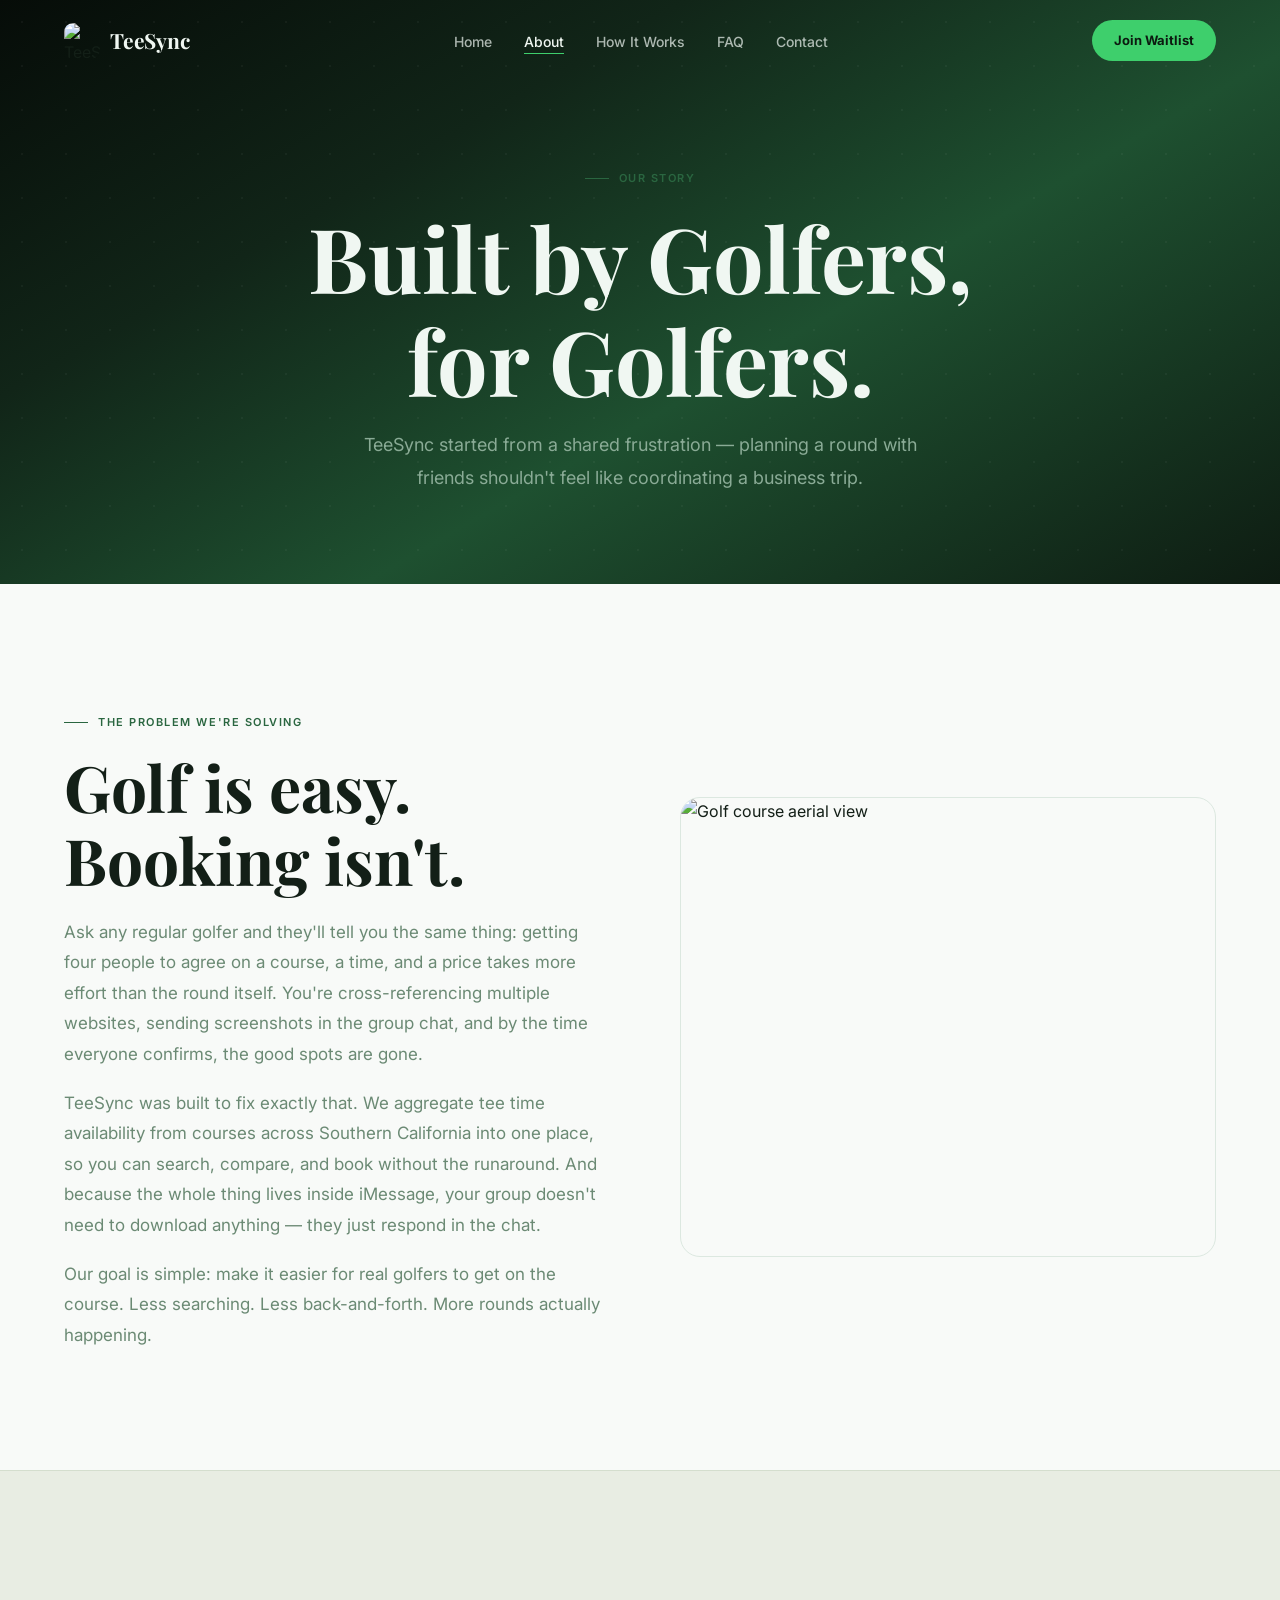
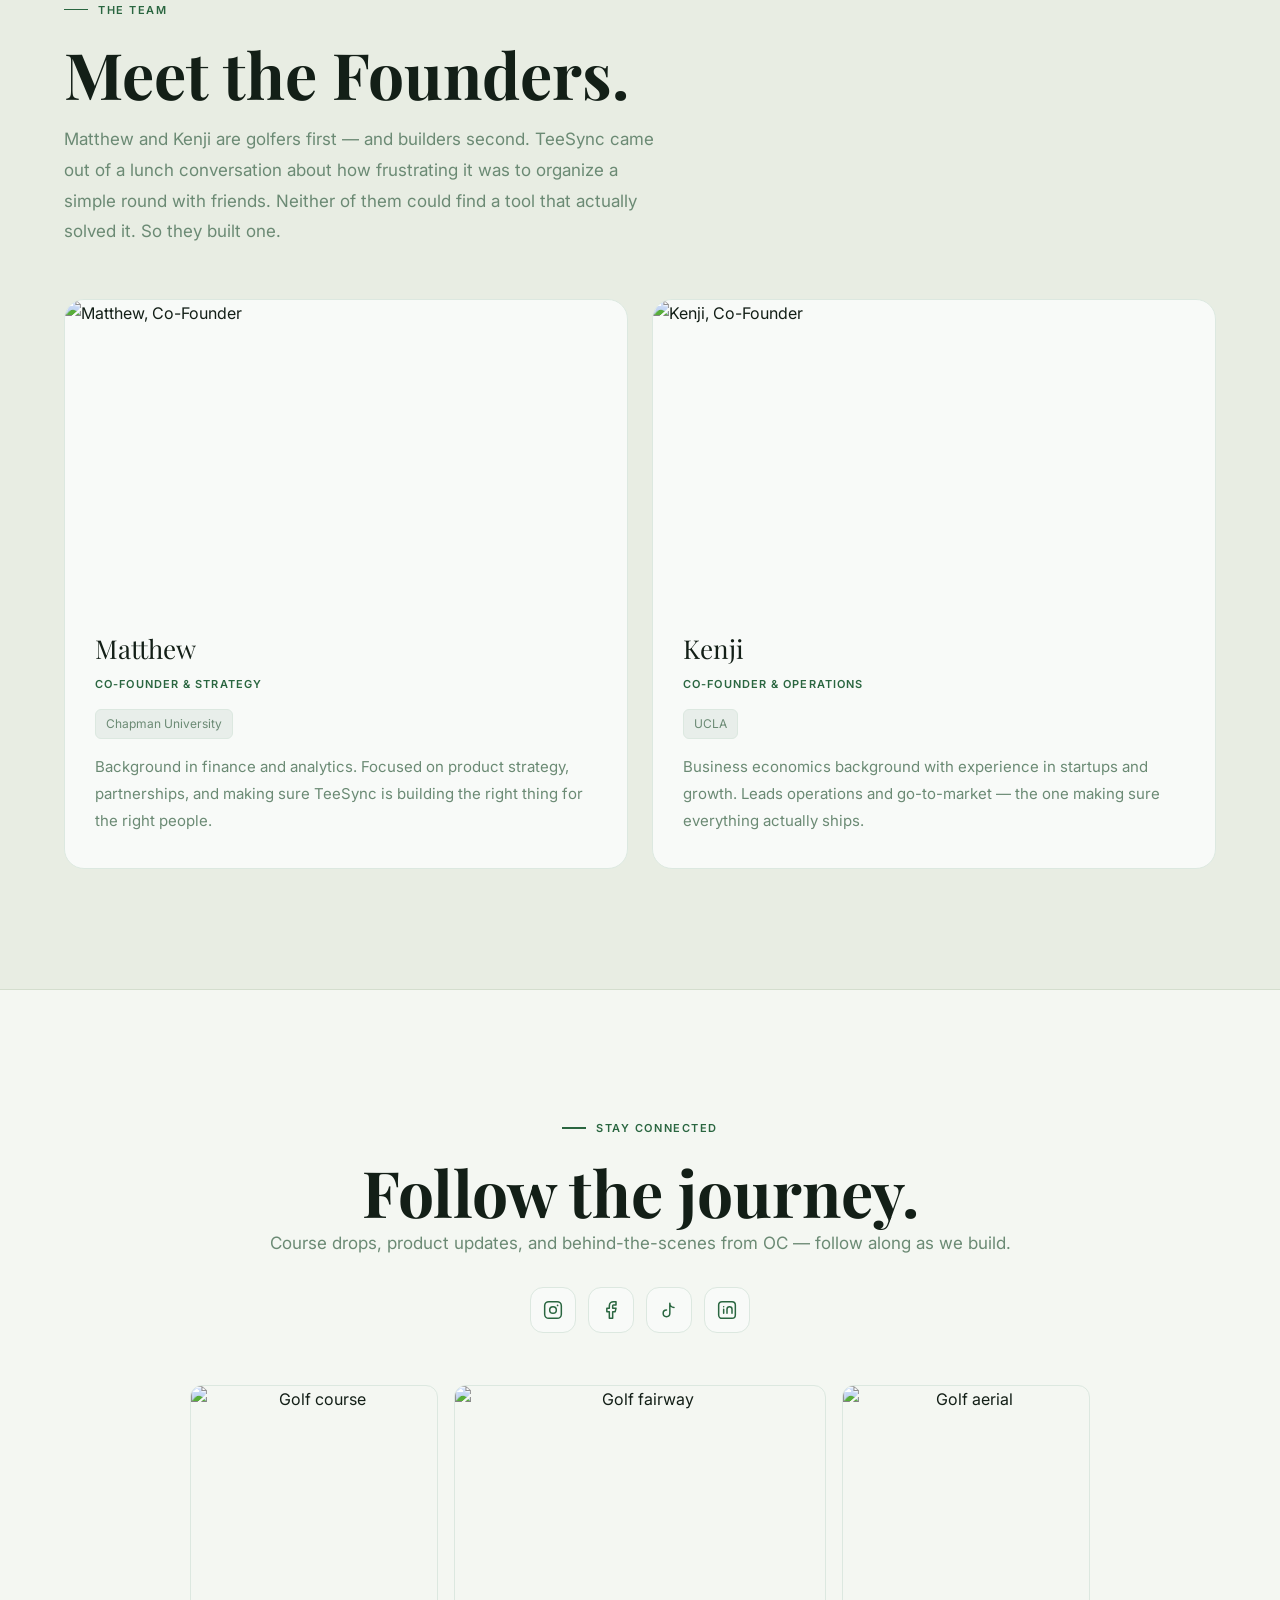
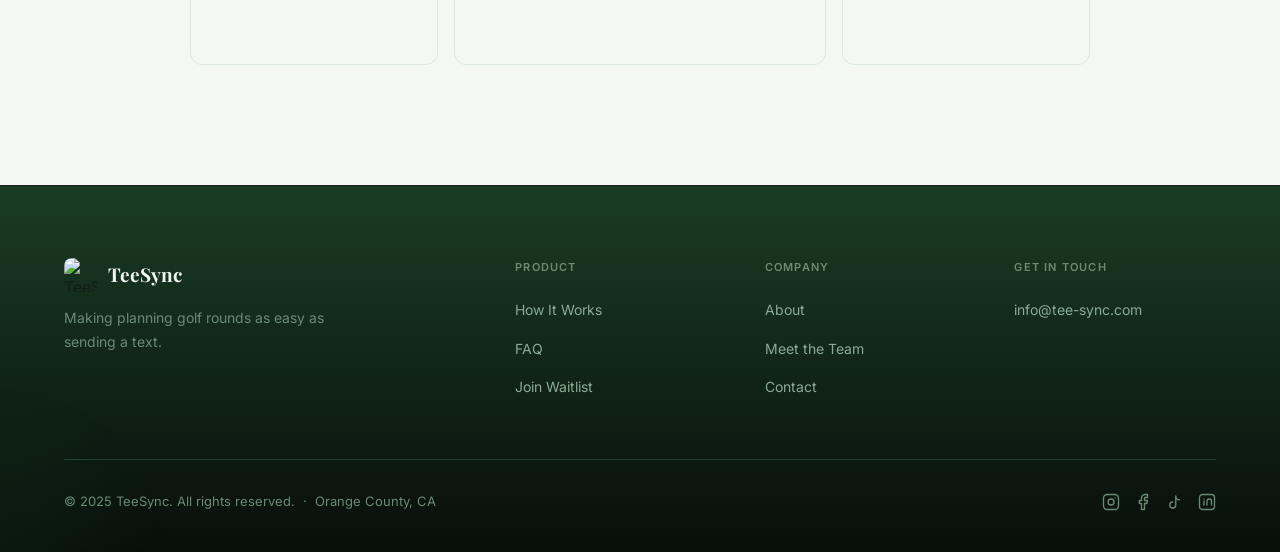
==== commit f15ada80: "Fix logo display: restore text spans, use PNG as rounded icon Bring back the TeeSync text spans so t" ====
--- a/about.html
+++ b/about.html
@@ -15,7 +15,7 @@
       <div class="nav-inner">
         <a href="index.html" class="nav-logo">
           <img src="images/1229e623-1.png" alt="TeeSync" class="nav-logo-icon">
-
+          <span class="nav-logo-text">TeeSync</span>
         </a>
         <ul class="nav-links">
           <li><a href="index.html">Home</a></li>
@@ -149,7 +149,7 @@
         <div class="footer-brand">
           <div class="footer-brand-logo">
             <img src="images/1229e623-1.png" alt="TeeSync" class="footer-brand-logo-icon">
-
+            <span class="footer-brand-logo-text">TeeSync</span>
           </div>
           <p>Making planning golf rounds as easy as sending a text.</p>
         </div>
--- a/style.css
+++ b/style.css
@@ -292,7 +292,7 @@
   text-decoration: none;
 }
 
-.nav-logo-icon { height: 40px; width: 40px; border-radius: 10px; object-fit: cover; }
+.nav-logo-icon { height: 36px; width: 36px; border-radius: 9px; object-fit: cover; display: block; }
 
 .nav-logo-text {
   font-family: var(--serif);
@@ -1780,7 +1780,7 @@
   margin-bottom: 14px;
 }
 
-.footer-brand-logo-icon { width: 36px; height: 36px; border-radius: 8px; object-fit: cover; }
+.footer-brand-logo-icon { width: 34px; height: 34px; border-radius: 8px; object-fit: cover; display: block; }
 
 .footer-brand-logo-text {
   font-family: var(--serif);
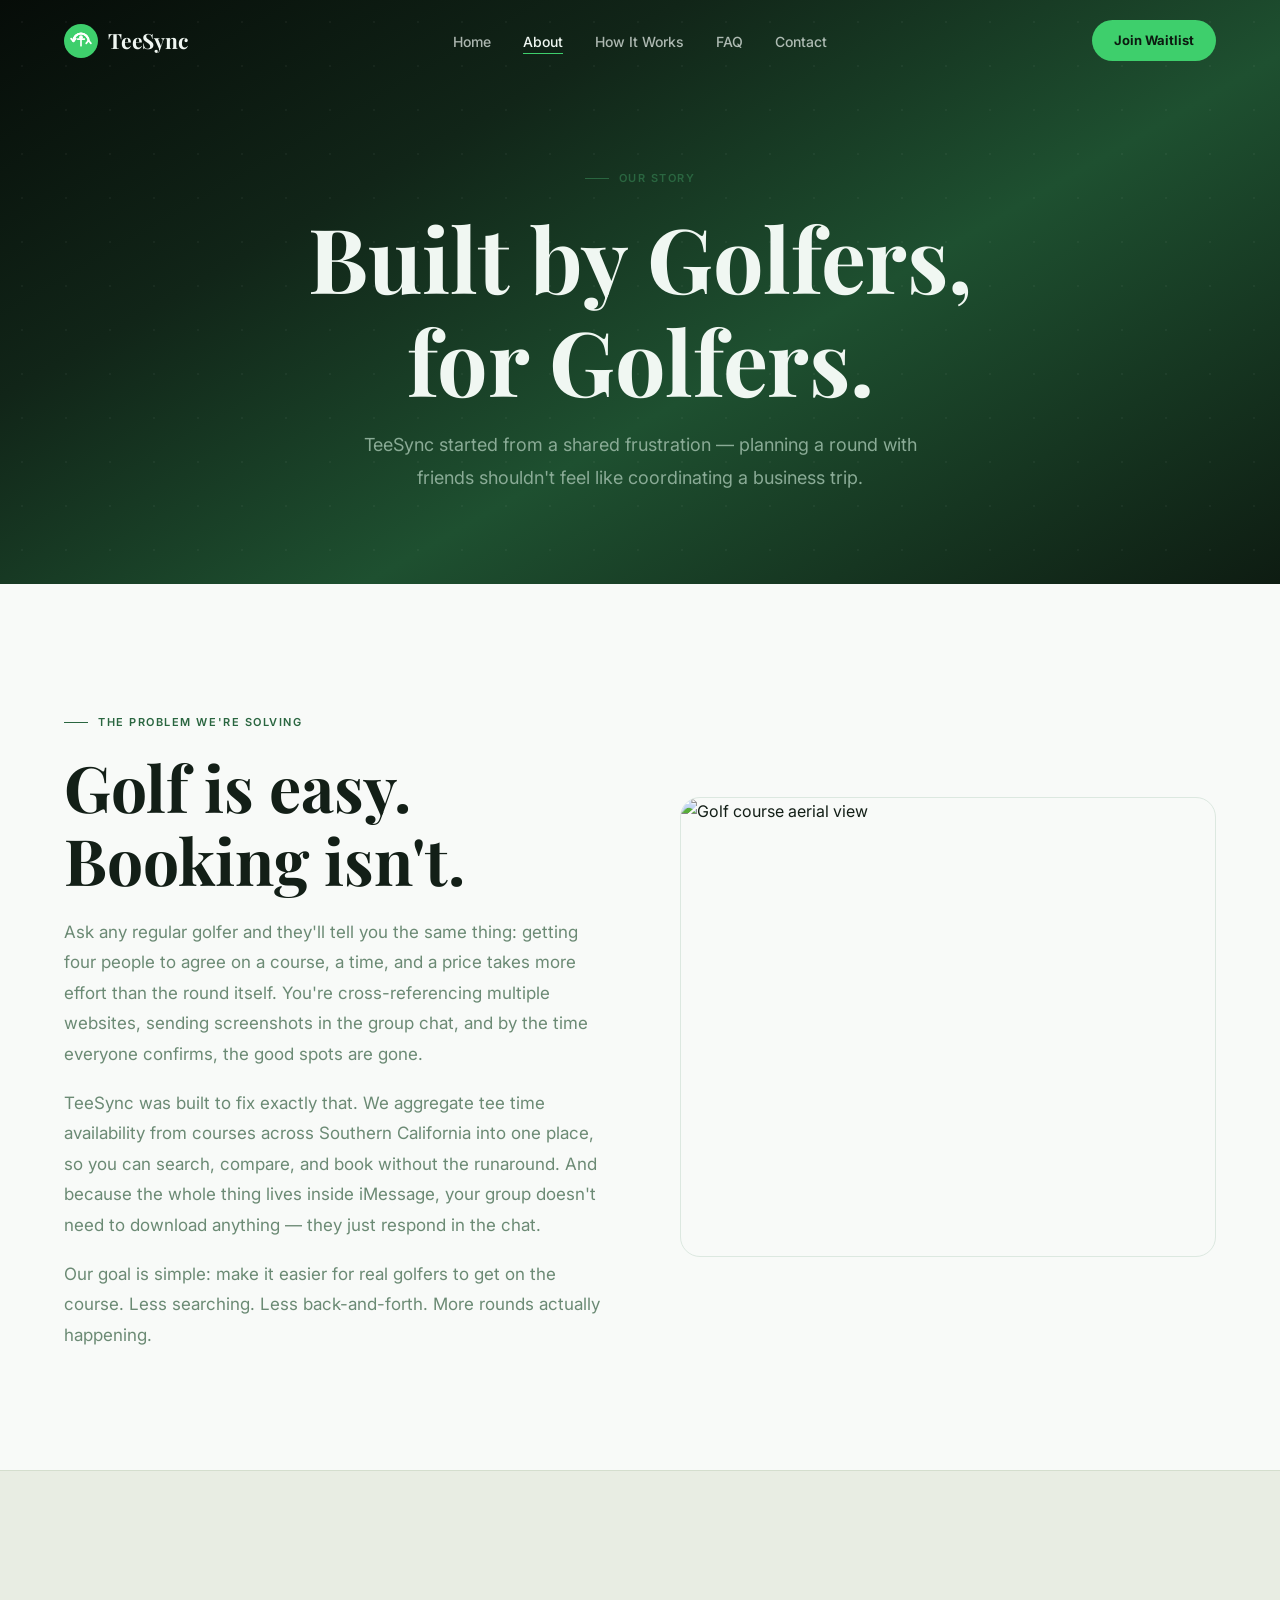
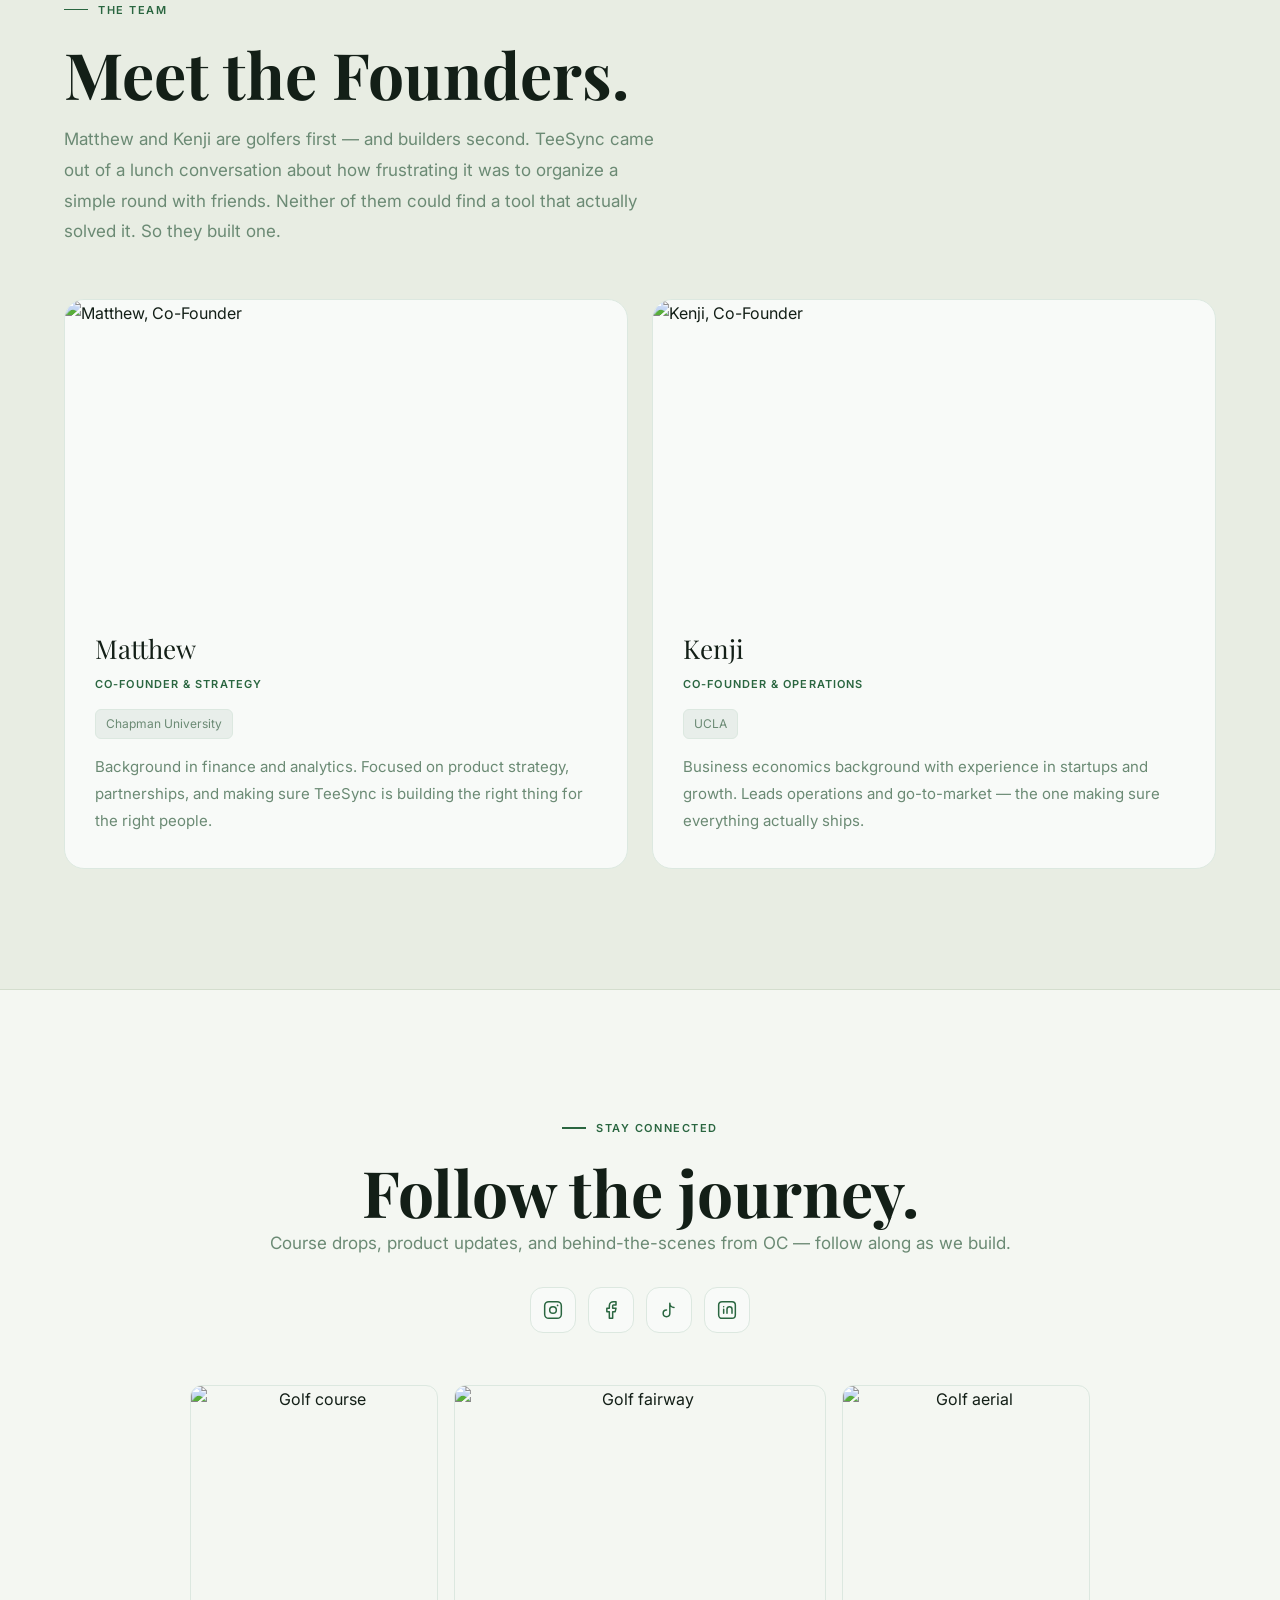
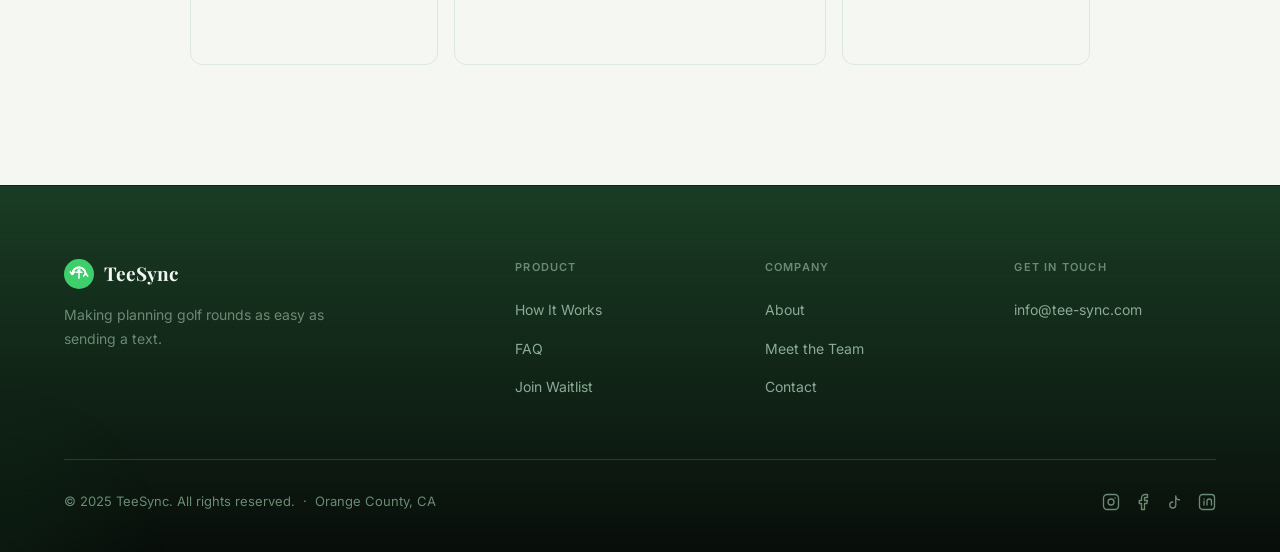
==== commit f3fdb885: "Revert logo changes, restore original logo.svg Co-Authored-By: Claude Sonnet 4.6 <noreply@anthropic." ====
--- a/about.html
+++ b/about.html
@@ -6,7 +6,7 @@
   <title>About — TeeSync</title>
   <meta name="description" content="Meet the founders behind TeeSync — the iMessage-native tee time booking platform built by golfers, for golfers.">
   <link rel="stylesheet" href="style.css?v=10">
-  <link rel="icon" href="images/1229e623-1.png" type="image/png">
+  <link rel="icon" href="logo.svg" type="image/svg+xml">
 </head>
 <body>
 
@@ -14,7 +14,7 @@
     <div class="container">
       <div class="nav-inner">
         <a href="index.html" class="nav-logo">
-          <img src="images/1229e623-1.png" alt="TeeSync" class="nav-logo-icon">
+          <img src="logo.svg" alt="TeeSync" class="nav-logo-icon">
           <span class="nav-logo-text">TeeSync</span>
         </a>
         <ul class="nav-links">
@@ -148,7 +148,7 @@
       <div class="footer-inner">
         <div class="footer-brand">
           <div class="footer-brand-logo">
-            <img src="images/1229e623-1.png" alt="TeeSync" class="footer-brand-logo-icon">
+            <img src="logo.svg" alt="TeeSync" class="footer-brand-logo-icon">
             <span class="footer-brand-logo-text">TeeSync</span>
           </div>
           <p>Making planning golf rounds as easy as sending a text.</p>
--- a/style.css
+++ b/style.css
@@ -292,7 +292,7 @@
   text-decoration: none;
 }
 
-.nav-logo-icon { height: 36px; width: 36px; border-radius: 9px; object-fit: cover; display: block; }
+.nav-logo-icon { width: 34px; height: 34px; }
 
 .nav-logo-text {
   font-family: var(--serif);
@@ -1780,7 +1780,7 @@
   margin-bottom: 14px;
 }
 
-.footer-brand-logo-icon { width: 34px; height: 34px; border-radius: 8px; object-fit: cover; display: block; }
+.footer-brand-logo-icon { width: 30px; height: 30px; }
 
 .footer-brand-logo-text {
   font-family: var(--serif);
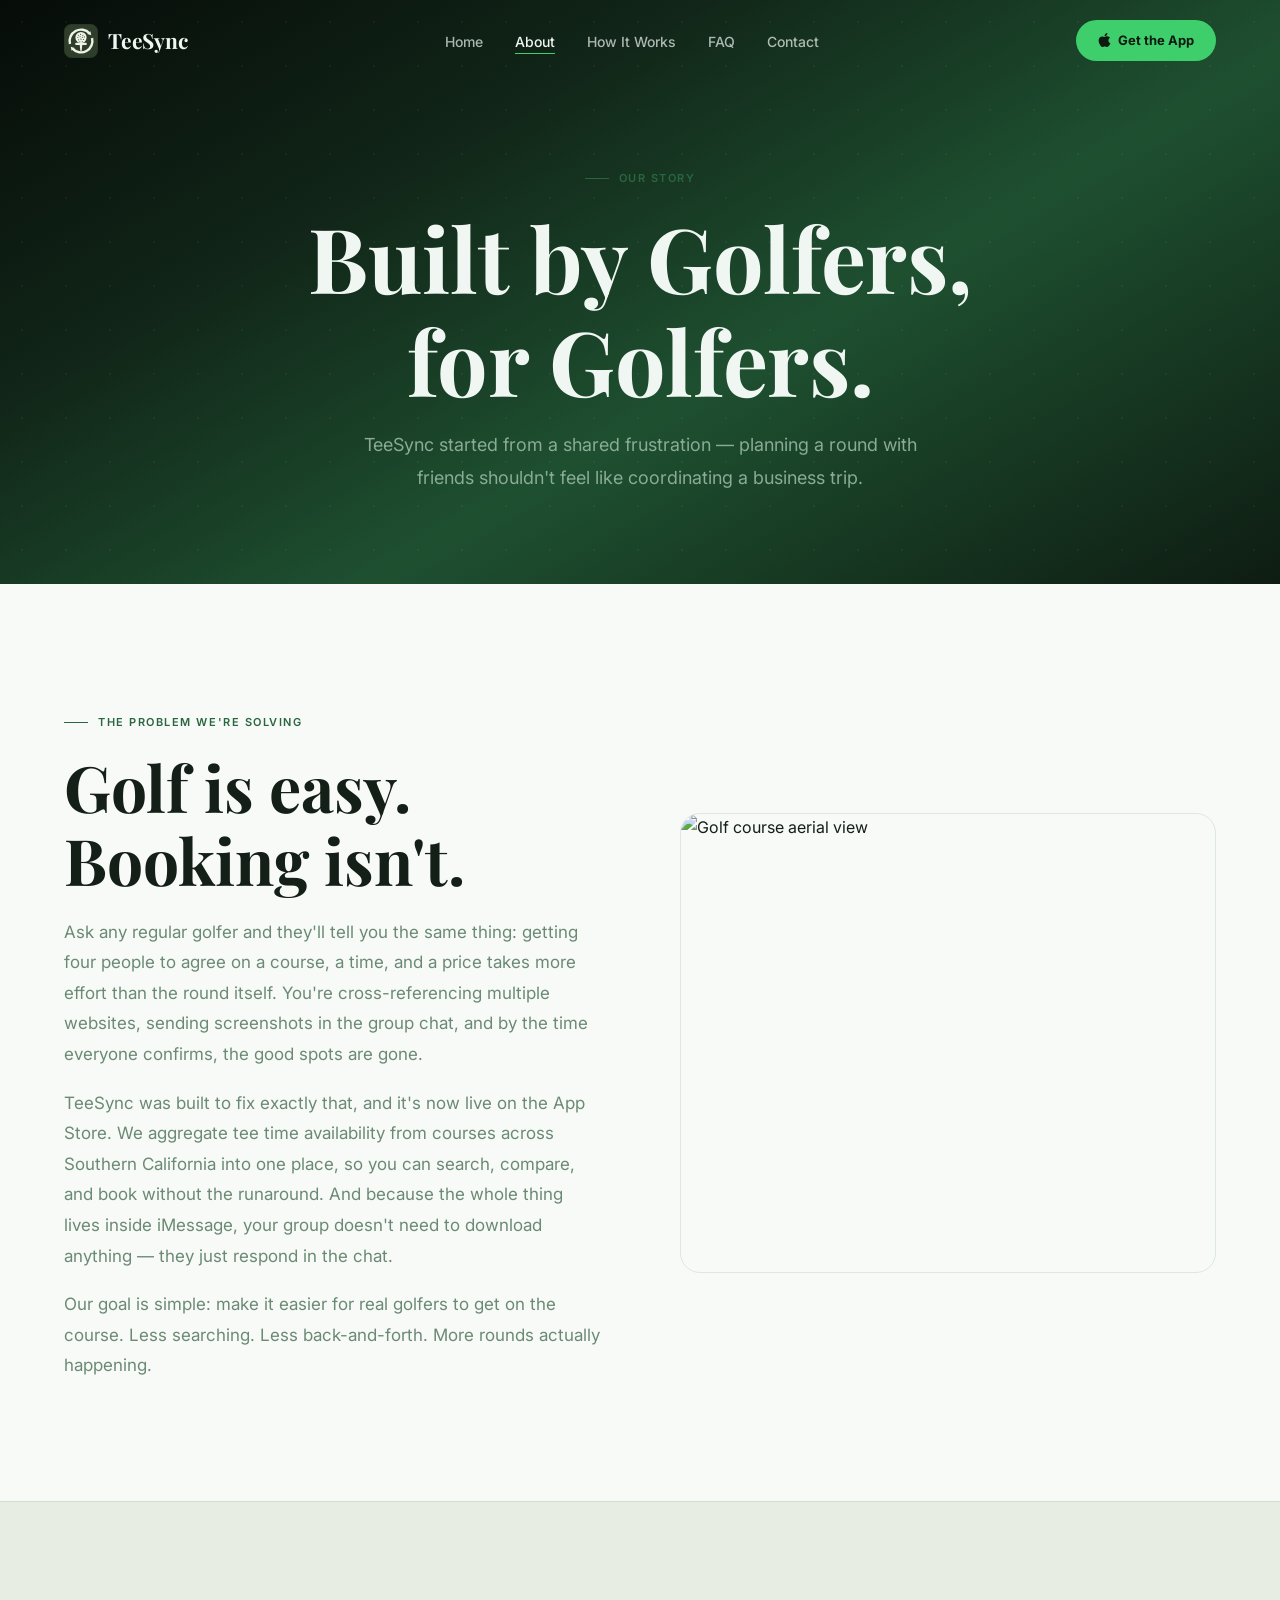
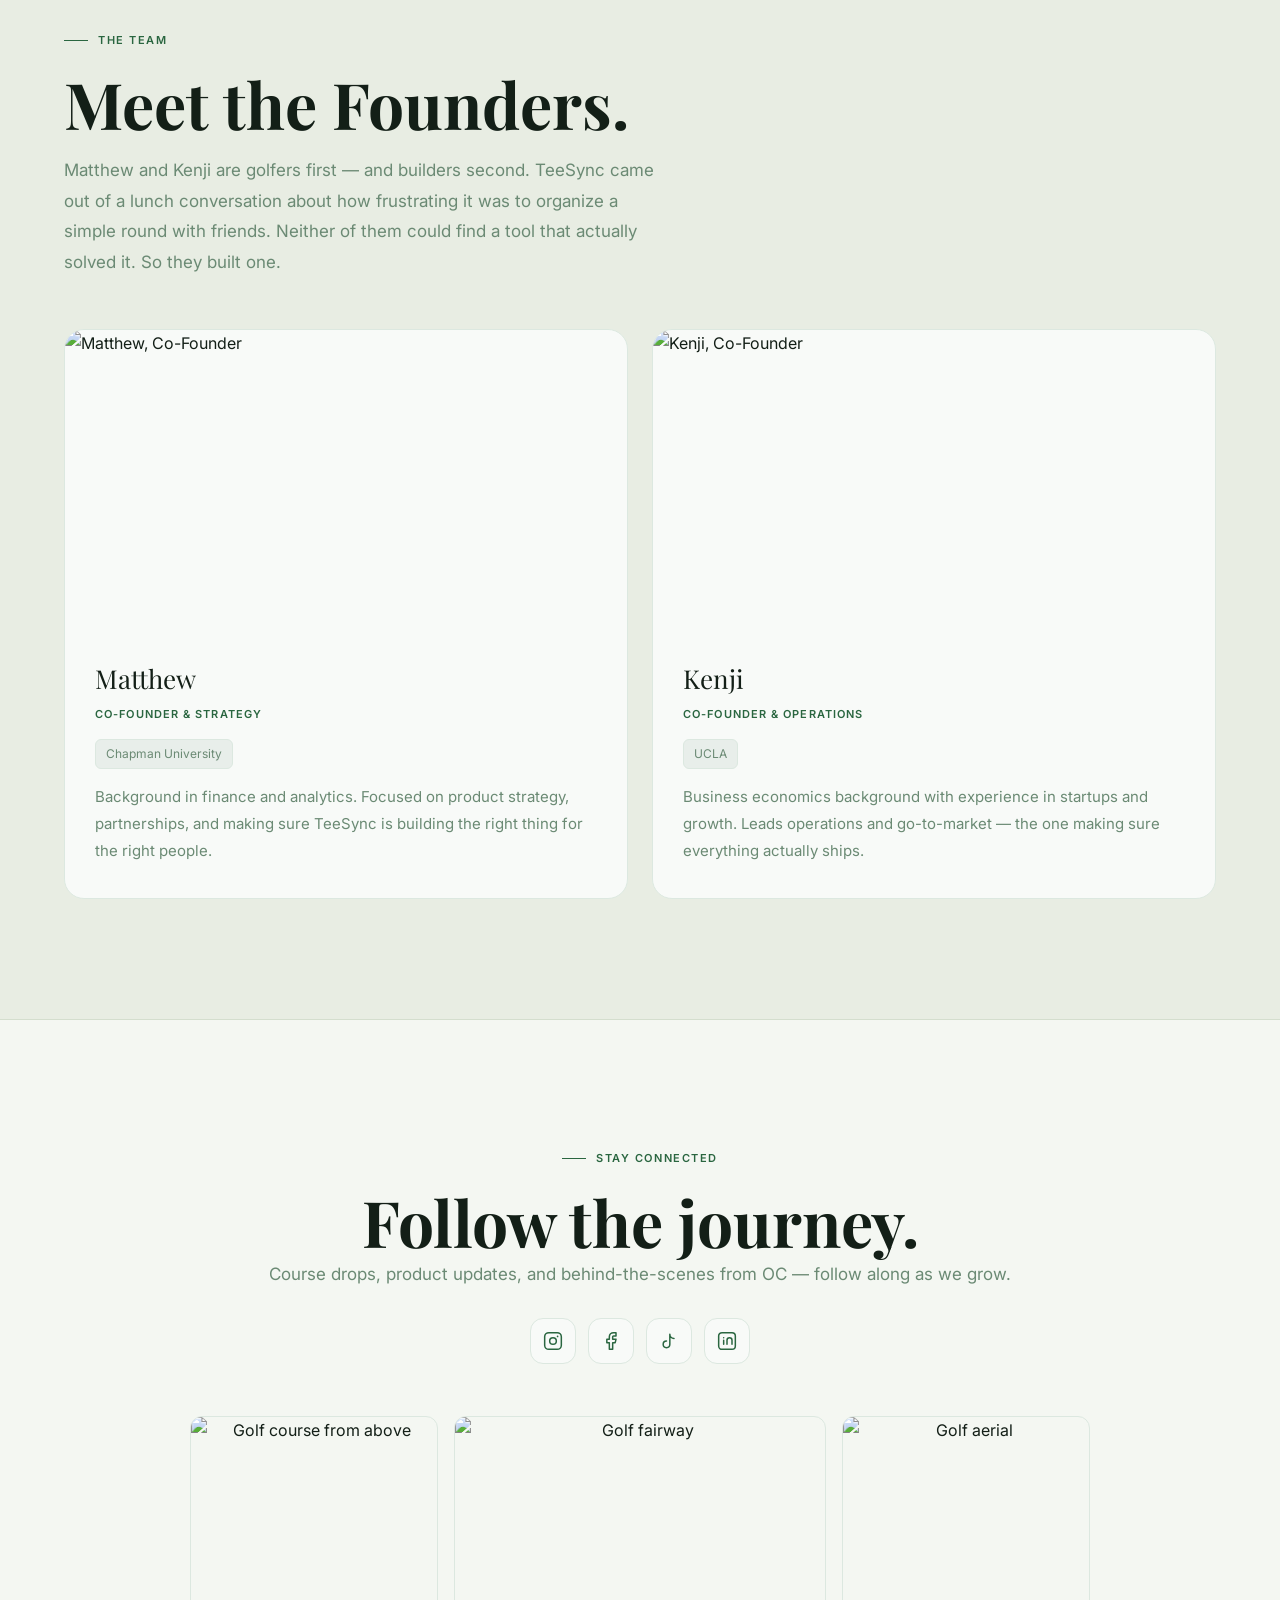
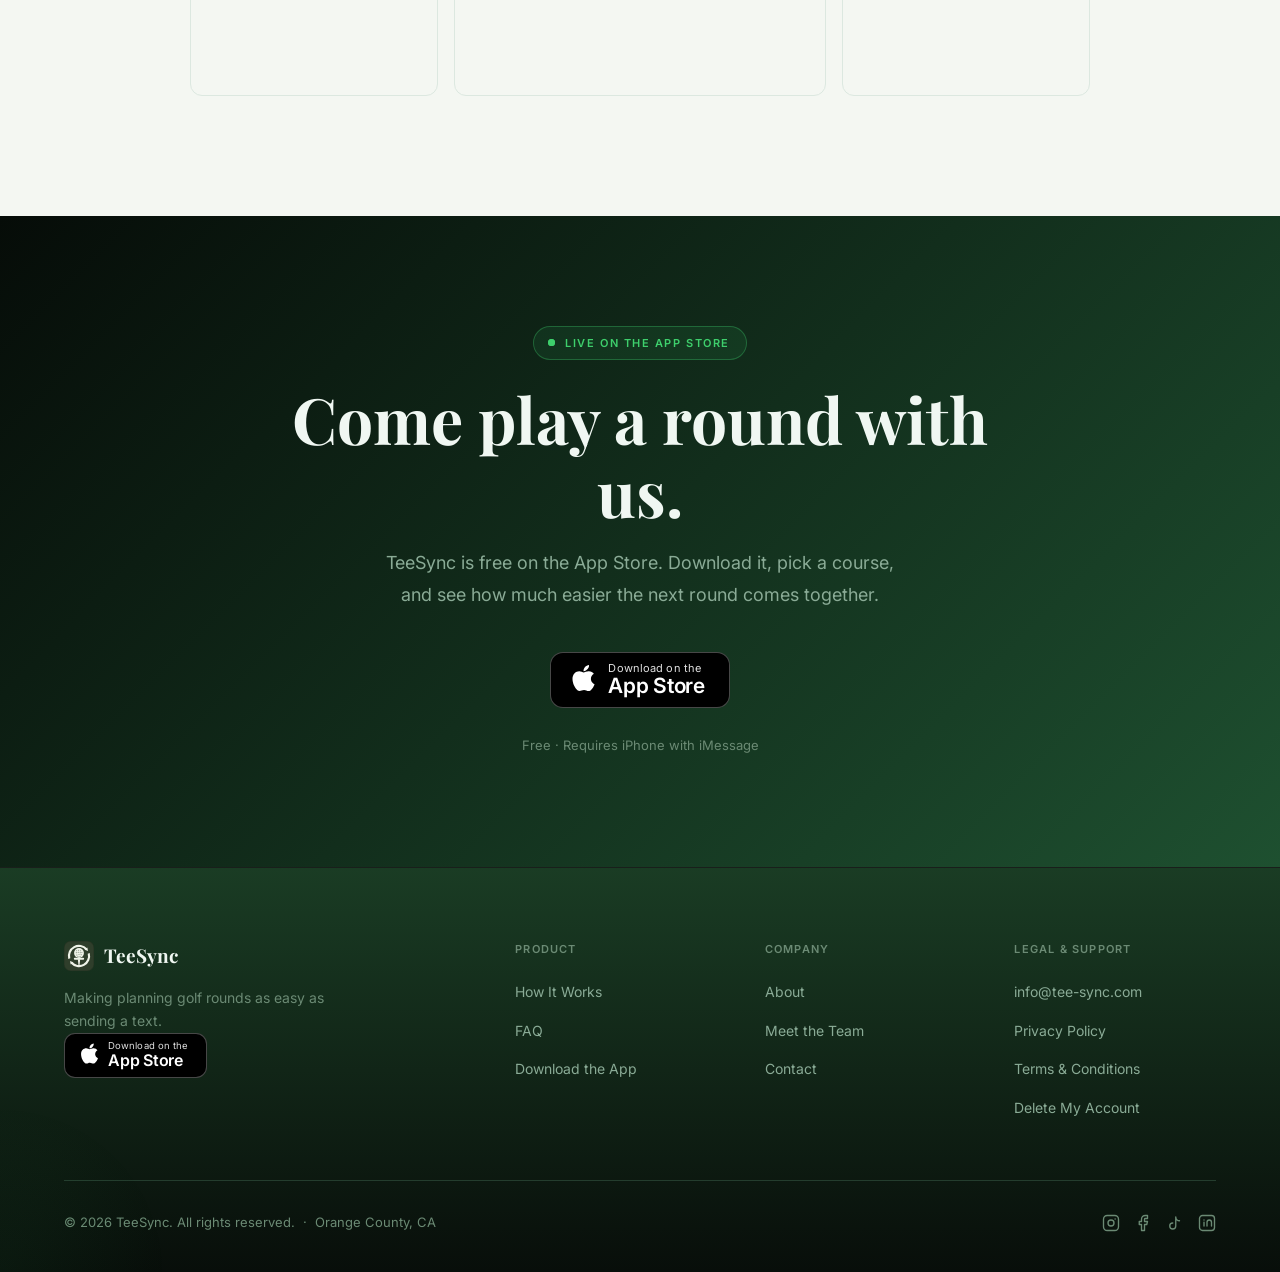
==== commit f456a553: "Relaunch site for the App Store release TeeSync is live on the App Store, so the site no longer sell" ====
--- a/about.html
+++ b/about.html
@@ -4,9 +4,20 @@
   <meta charset="UTF-8">
   <meta name="viewport" content="width=device-width, initial-scale=1.0">
   <title>About — TeeSync</title>
-  <meta name="description" content="Meet the founders behind TeeSync — the iMessage-native tee time booking platform built by golfers, for golfers.">
-  <link rel="stylesheet" href="style.css?v=10">
+  <meta name="description" content="Meet the founders behind TeeSync — the iMessage-native tee time booking app built by golfers, for golfers.">
+  <link rel="canonical" href="https://tee-sync.com/about.html">
+  <meta property="og:type" content="website">
+  <meta property="og:site_name" content="TeeSync">
+  <meta property="og:title" content="About — TeeSync">
+  <meta property="og:description" content="Meet the founders behind TeeSync — the iMessage-native tee time booking app built by golfers, for golfers.">
+  <meta property="og:url" content="https://tee-sync.com/about.html">
+  <meta property="og:image" content="https://tee-sync.com/images/og-image.png">
+  <meta name="twitter:card" content="summary_large_image">
+  <link rel="stylesheet" href="style.css?v=20">
   <link rel="icon" href="logo.svg" type="image/svg+xml">
+  <link rel="apple-touch-icon" href="apple-touch-icon.png">
+  <meta name="theme-color" content="#122018">
+  <meta name="apple-itunes-app" content="app-id=6763915366">
 </head>
 <body>
 
@@ -14,7 +25,7 @@
     <div class="container">
       <div class="nav-inner">
         <a href="index.html" class="nav-logo">
-          <img src="logo.svg" alt="TeeSync" class="nav-logo-icon">
+          <img src="logo.svg" alt="" class="nav-logo-icon">
           <span class="nav-logo-text">TeeSync</span>
         </a>
         <ul class="nav-links">
@@ -25,9 +36,12 @@
           <li><a href="contact.html">Contact</a></li>
         </ul>
         <div class="nav-right">
-          <a href="https://waitlister.me/p/teesync" target="_blank" rel="noopener" class="nav-waitlist">Join Waitlist</a>
-        </div>
-        <button class="nav-hamburger" id="hamburger" aria-label="Open menu">
+          <a href="https://apps.apple.com/app/teesync-ios/id6763915366" target="_blank" rel="noopener" class="nav-waitlist">
+            <svg class="apple-glyph" viewBox="0 0 384 512" aria-hidden="true"><path fill="currentColor" d="M318.7 268.7c-.2-36.7 16.4-64.4 50-84.8-18.8-26.9-47.2-41.7-84.7-44.6-35.5-2.8-74.3 20.7-88.5 20.7-15 0-49.4-19.7-76.4-19.7C63.3 141.2 4 184.8 4 273.5q0 39.3 14.4 81.2c12.8 36.7 59 126.7 107.2 125.2 25.2-.6 43-17.9 75.8-17.9 31.8 0 48.3 17.9 76.4 17.9 48.6-.7 90.4-82.5 102.6-119.3-65.2-30.7-61.7-90-61.7-91.9zm-56.6-164.2c27.3-32.4 24.8-61.9 24-72.5-24.1 1.4-52 16.4-67.9 34.9-17.5 19.8-27.8 44.3-25.6 71.9 26.1 2 49.9-11.4 69.5-34.3z"/></svg>
+            Get the App
+          </a>
+        </div>
+        <button class="nav-hamburger" id="hamburger" aria-label="Open menu" aria-expanded="false">
           <span></span><span></span><span></span>
         </button>
       </div>
@@ -40,7 +54,8 @@
     <a href="how-it-works.html">How It Works</a>
     <a href="faq.html">FAQ</a>
     <a href="contact.html">Contact</a>
-    <a href="https://waitlister.me/p/teesync" target="_blank" rel="noopener" class="btn-primary">Join Waitlist</a>
+    <a href="https://apps.apple.com/app/teesync-ios/id6763915366" target="_blank" rel="noopener" class="btn-primary">
+      Download Free</a>
   </div>
 
   <!-- PAGE HERO (dark) -->
@@ -62,7 +77,7 @@
           <span class="eyebrow">The Problem We're Solving</span>
           <h2>Golf is easy.<br>Booking isn't.</h2>
           <p>Ask any regular golfer and they'll tell you the same thing: getting four people to agree on a course, a time, and a price takes more effort than the round itself. You're cross-referencing multiple websites, sending screenshots in the group chat, and by the time everyone confirms, the good spots are gone.</p>
-          <p>TeeSync was built to fix exactly that. We aggregate tee time availability from courses across Southern California into one place, so you can search, compare, and book without the runaround. And because the whole thing lives inside iMessage, your group doesn't need to download anything — they just respond in the chat.</p>
+          <p>TeeSync was built to fix exactly that, and it's now live on the App Store. We aggregate tee time availability from courses across Southern California into one place, so you can search, compare, and book without the runaround. And because the whole thing lives inside iMessage, your group doesn't need to download anything — they just respond in the chat.</p>
           <p>Our goal is simple: make it easier for real golfers to get on the course. Less searching. Less back-and-forth. More rounds actually happening.</p>
         </div>
         <div class="fade-in">
@@ -120,7 +135,7 @@
     <div class="container">
       <span class="eyebrow">Stay Connected</span>
       <h2 class="fade-in">Follow the journey.</h2>
-      <p class="fade-in">Course drops, product updates, and behind-the-scenes from OC — follow along as we build.</p>
+      <p class="fade-in">Course drops, product updates, and behind-the-scenes from OC — follow along as we grow.</p>
       <div class="social-icons-row fade-in">
         <a href="#" class="social-btn" aria-label="Instagram">
           <svg width="20" height="20" viewBox="0 0 24 24" fill="none" stroke="currentColor" stroke-width="1.8" stroke-linecap="round" stroke-linejoin="round"><rect x="2" y="2" width="20" height="20" rx="5"/><circle cx="12" cy="12" r="4"/><circle cx="17.5" cy="6.5" r="1" fill="currentColor" stroke="none"/></svg>
@@ -136,10 +151,29 @@
         </a>
       </div>
       <div class="social-photo-grid fade-in">
-        <img src="https://images.unsplash.com/photo-1560419015-7c427e8ae5ba?w=600&auto=format&fit=crop&q=80" alt="Golf course">
+        <img src="https://images.unsplash.com/photo-1500932334442-8761ee4810a7?w=600&auto=format&fit=crop&q=80" alt="Golf course from above">
         <img src="https://images.unsplash.com/photo-1587174486073-ae5e5cff23aa?w=800&auto=format&fit=crop&q=80" alt="Golf fairway">
         <img src="https://images.unsplash.com/photo-1535131749006-b7f58c99034b?w=600&auto=format&fit=crop&q=80" alt="Golf aerial">
       </div>
+    </div>
+  </section>
+
+  <!-- DOWNLOAD CTA -->
+  <section class="final-cta dark-section">
+    <div class="container">
+      <span class="live-badge"><i class="live-dot"></i> Live on the App Store</span>
+      <h2>Come play a round with us.</h2>
+      <p>TeeSync is free on the App Store. Download it, pick a course, and see how much easier the next round comes together.</p>
+      <div class="final-cta-actions">
+        <a href="https://apps.apple.com/app/teesync-ios/id6763915366" target="_blank" rel="noopener" class="btn-appstore">
+          <svg class="btn-appstore-glyph" viewBox="0 0 384 512" aria-hidden="true"><path fill="currentColor" d="M318.7 268.7c-.2-36.7 16.4-64.4 50-84.8-18.8-26.9-47.2-41.7-84.7-44.6-35.5-2.8-74.3 20.7-88.5 20.7-15 0-49.4-19.7-76.4-19.7C63.3 141.2 4 184.8 4 273.5q0 39.3 14.4 81.2c12.8 36.7 59 126.7 107.2 125.2 25.2-.6 43-17.9 75.8-17.9 31.8 0 48.3 17.9 76.4 17.9 48.6-.7 90.4-82.5 102.6-119.3-65.2-30.7-61.7-90-61.7-91.9zm-56.6-164.2c27.3-32.4 24.8-61.9 24-72.5-24.1 1.4-52 16.4-67.9 34.9-17.5 19.8-27.8 44.3-25.6 71.9 26.1 2 49.9-11.4 69.5-34.3z"/></svg>
+          <span class="btn-appstore-text">
+            <small>Download on the</small>
+            <strong>App Store</strong>
+          </span>
+        </a>
+      </div>
+      <p class="final-cta-note">Free · Requires iPhone with iMessage</p>
     </div>
   </section>
 
@@ -148,17 +182,24 @@
       <div class="footer-inner">
         <div class="footer-brand">
           <div class="footer-brand-logo">
-            <img src="logo.svg" alt="TeeSync" class="footer-brand-logo-icon">
+            <img src="logo.svg" alt="" class="footer-brand-logo-icon">
             <span class="footer-brand-logo-text">TeeSync</span>
           </div>
           <p>Making planning golf rounds as easy as sending a text.</p>
+          <a href="https://apps.apple.com/app/teesync-ios/id6763915366" target="_blank" rel="noopener" class="btn-appstore btn-appstore-sm">
+            <svg class="btn-appstore-glyph" viewBox="0 0 384 512" aria-hidden="true"><path fill="currentColor" d="M318.7 268.7c-.2-36.7 16.4-64.4 50-84.8-18.8-26.9-47.2-41.7-84.7-44.6-35.5-2.8-74.3 20.7-88.5 20.7-15 0-49.4-19.7-76.4-19.7C63.3 141.2 4 184.8 4 273.5q0 39.3 14.4 81.2c12.8 36.7 59 126.7 107.2 125.2 25.2-.6 43-17.9 75.8-17.9 31.8 0 48.3 17.9 76.4 17.9 48.6-.7 90.4-82.5 102.6-119.3-65.2-30.7-61.7-90-61.7-91.9zm-56.6-164.2c27.3-32.4 24.8-61.9 24-72.5-24.1 1.4-52 16.4-67.9 34.9-17.5 19.8-27.8 44.3-25.6 71.9 26.1 2 49.9-11.4 69.5-34.3z"/></svg>
+            <span class="btn-appstore-text">
+              <small>Download on the</small>
+              <strong>App Store</strong>
+            </span>
+          </a>
         </div>
         <div class="footer-col">
           <h4>Product</h4>
           <ul>
             <li><a href="how-it-works.html">How It Works</a></li>
             <li><a href="faq.html">FAQ</a></li>
-            <li><a href="https://waitlister.me/p/teesync" target="_blank" rel="noopener">Join Waitlist</a></li>
+            <li><a href="https://apps.apple.com/app/teesync-ios/id6763915366" target="_blank" rel="noopener">Download the App</a></li>
           </ul>
         </div>
         <div class="footer-col">
@@ -170,14 +211,17 @@
           </ul>
         </div>
         <div class="footer-col">
-          <h4>Get In Touch</h4>
+          <h4>Legal &amp; Support</h4>
           <ul>
             <li><a href="mailto:info@tee-sync.com">info@tee-sync.com</a></li>
+            <li><a href="privacy.html">Privacy Policy</a></li>
+            <li><a href="terms.html">Terms &amp; Conditions</a></li>
+            <li><a href="privacy.html#deletion">Delete My Account</a></li>
           </ul>
         </div>
       </div>
       <div class="footer-bottom">
-        <p>© 2025 TeeSync. All rights reserved. &nbsp;·&nbsp; Orange County, CA</p>
+        <p>© 2026 TeeSync. All rights reserved. &nbsp;·&nbsp; Orange County, CA</p>
         <div class="footer-social">
           <a href="#" aria-label="Instagram"><svg width="18" height="18" viewBox="0 0 24 24" fill="none" stroke="currentColor" stroke-width="1.8" stroke-linecap="round" stroke-linejoin="round"><rect x="2" y="2" width="20" height="20" rx="5"/><circle cx="12" cy="12" r="4"/><circle cx="17.5" cy="6.5" r="1" fill="currentColor" stroke="none"/></svg></a>
           <a href="#" aria-label="Facebook"><svg width="18" height="18" viewBox="0 0 24 24" fill="none" stroke="currentColor" stroke-width="1.8" stroke-linecap="round" stroke-linejoin="round"><path d="M18 2h-3a5 5 0 0 0-5 5v3H7v4h3v8h4v-8h3l1-4h-4V7a1 1 0 0 1 1-1h3z"/></svg></a>
@@ -188,6 +232,6 @@
     </div>
   </footer>
 
-  <script src="main.js"></script>
+  <script src="main.js?v=20"></script>
 </body>
 </html>
--- a/style.css
+++ b/style.css
@@ -831,8 +831,12 @@
 
 .courses-grid {
   display: grid;
-  grid-template-columns: repeat(4, 1fr);
+  grid-template-columns: repeat(5, 1fr);
   gap: 20px;
+}
+
+@media (max-width: 1240px) {
+  .courses-grid { grid-template-columns: repeat(3, 1fr); }
 }
 
 .course-card {
@@ -1221,7 +1225,8 @@
   border: 1px solid var(--sage-dark);
   border-radius: 24px;
   padding: 16px 16px;
-  min-height: auto;
+  /* tall enough for the full-height screenshot; the grid row stretches to match */
+  min-height: 592px;
   position: relative;
   overflow: hidden;
 }
@@ -1481,39 +1486,16 @@
 }
 
 /* Phone frame for step visuals */
+/* Screenshots ship with their own device bezel — no CSS phone frame here. */
 .hiw-phone {
-  width: 260px;
-  height: 540px;
-  background: #0a160d;
-  border-radius: 36px;
-  border: 1.5px solid rgba(255, 255, 255, 0.14);
-  box-shadow:
-    0 32px 72px rgba(0, 0, 0, 0.45),
-    0 0 0 1px rgba(255, 255, 255, 0.04),
-    inset 0 1px 0 rgba(255, 255, 255, 0.07);
-  overflow: hidden;
-  position: relative;
+  width: 268px;
   flex-shrink: 0;
-}
-
-.hiw-phone::before {
-  content: '';
-  position: absolute;
-  top: 12px;
-  left: 50%;
-  transform: translateX(-50%);
-  width: 60px;
-  height: 18px;
-  background: #0a160d;
-  border-radius: 16px;
-  border: 1.5px solid rgba(255, 255, 255, 0.07);
-  z-index: 30;
+  filter: drop-shadow(0 32px 60px rgba(0, 0, 0, 0.45));
 }
 
 .hiw-phone img {
   width: 100%;
-  height: 100%;
-  object-fit: cover;
+  height: auto;
   display: block;
 }
 
@@ -1647,8 +1629,14 @@
 
 .faq-body-inner { padding: 0 0 28px; }
 .faq-body-inner p { font-size: 16px; line-height: 1.8; }
+.faq-body-inner p + p { margin-top: 14px; }
+.faq-body-inner ul { font-size: 16px; line-height: 1.8; margin: 10px 0 4px; padding-left: 22px; }
+.faq-body-inner li { margin-bottom: 6px; }
 
 .faq-item.open .faq-body { max-height: 500px; }
+/* Legal items (Privacy Policy, Terms) hold long content */
+#privacy-policy.open .faq-body,
+#terms.open .faq-body { max-height: 6000px; }
 
 /* ==============================================
    CONTACT
@@ -1971,10 +1959,472 @@
 }
 
 /* ==============================================
+   APP STORE / DOWNLOAD COMPONENTS
+   ============================================== */
+
+.apple-glyph {
+  width: 13px;
+  height: 16px;
+  flex-shrink: 0;
+  margin-top: -2px;
+}
+
+/* Official-style black App Store badge (used on dark sections) */
+.btn-appstore {
+  display: inline-flex;
+  align-items: center;
+  gap: 12px;
+  background: #000;
+  color: #fff;
+  border: 1px solid rgba(255, 255, 255, 0.28);
+  border-radius: 13px;
+  padding: 9px 24px 10px 20px;
+  cursor: pointer;
+  transition: transform 0.22s var(--ease), box-shadow 0.22s var(--ease), border-color 0.22s var(--ease);
+  white-space: nowrap;
+}
+
+.btn-appstore:hover {
+  transform: translateY(-2px);
+  border-color: rgba(62, 207, 108, 0.6);
+  box-shadow: 0 16px 40px rgba(0, 0, 0, 0.45), 0 0 0 4px rgba(62, 207, 108, 0.12);
+}
+
+.btn-appstore-glyph {
+  width: 25px;
+  height: 30px;
+  flex-shrink: 0;
+  margin-top: -3px;
+}
+
+.btn-appstore-text {
+  display: flex;
+  flex-direction: column;
+  align-items: flex-start;
+  line-height: 1.1;
+}
+
+.btn-appstore-text small {
+  font-size: 11px;
+  font-weight: 400;
+  letter-spacing: 0.01em;
+  color: rgba(255, 255, 255, 0.88);
+}
+
+.btn-appstore-text strong {
+  font-family: var(--sans);
+  font-size: 21px;
+  font-weight: 600;
+  letter-spacing: -0.015em;
+}
+
+.btn-appstore-sm {
+  padding: 7px 18px 8px 15px;
+  gap: 9px;
+  border-radius: 11px;
+}
+
+.btn-appstore-sm .btn-appstore-glyph { width: 19px; height: 23px; }
+.btn-appstore-sm .btn-appstore-text small { font-size: 9.5px; }
+.btn-appstore-sm .btn-appstore-text strong { font-size: 16px; }
+
+/* Live / availability pill */
+.live-badge {
+  display: inline-flex;
+  align-items: center;
+  gap: 10px;
+  padding: 7px 16px 7px 14px;
+  border-radius: 100px;
+  background: rgba(62, 207, 108, 0.09);
+  border: 1px solid rgba(62, 207, 108, 0.32);
+  color: var(--green-light);
+  font-size: 11px;
+  font-weight: 600;
+  letter-spacing: 0.14em;
+  text-transform: uppercase;
+  margin-bottom: 22px;
+}
+
+.live-dot {
+  position: relative;
+  width: 7px;
+  height: 7px;
+  border-radius: 50%;
+  background: var(--green-light);
+  flex-shrink: 0;
+}
+
+.live-dot::after {
+  content: '';
+  position: absolute;
+  inset: 0;
+  border-radius: 50%;
+  background: var(--green-light);
+  animation: livePulse 2s ease-out infinite;
+}
+
+@keyframes livePulse {
+  0%   { transform: scale(1);   opacity: 0.55; }
+  100% { transform: scale(3.2); opacity: 0; }
+}
+
+/* Hero trust row */
+.hero-trust {
+  list-style: none;
+  display: flex;
+  flex-wrap: wrap;
+  gap: 10px 28px;
+  margin-top: 28px;
+  opacity: 0;
+  animation: fadeUp 0.85s var(--ease) forwards 0.75s;
+}
+
+.hero-trust li {
+  display: flex;
+  align-items: center;
+  gap: 8px;
+  font-size: 13px;
+  color: #8aab96;
+}
+
+.hero-trust svg { color: var(--green-light); flex-shrink: 0; }
+
+/* Real screenshots already ship with their own device bezel, so `.is-shot`
+   strips the CSS phone chrome and keeps only the shadow + float transform. */
+.phone-main.is-shot,
+.phone-back.is-shot {
+  height: auto;
+  background: none;
+  border: none;
+  border-radius: 0;
+  overflow: visible;
+  box-shadow: none;
+}
+
+.phone-main.is-shot::before,
+.phone-back.is-shot::before { display: none; }
+
+.phone-main.is-shot { width: 306px; filter: drop-shadow(0 42px 64px rgba(0, 0, 0, 0.6)); }
+
+.phone-back.is-shot {
+  width: 258px;
+  opacity: 0.62;
+  filter: drop-shadow(0 26px 46px rgba(0, 0, 0, 0.5));
+  animation-name: floatBackShot;
+}
+
+@keyframes floatBackShot {
+  0%, 100% { transform: rotate(8deg) translateX(122px) translateY(26px); }
+  50%      { transform: rotate(8deg) translateX(122px) translateY(12px); }
+}
+
+.phone-main.is-shot img,
+.phone-back.is-shot img { width: 100%; height: auto; }
+
+.stat-number-word { font-size: clamp(24px, 3.5vw, 44px); }
+
+/* Sticky mobile download bar */
+.download-bar {
+  position: fixed;
+  left: 12px;
+  right: 12px;
+  bottom: 12px;
+  z-index: 190;
+  display: none;
+  align-items: center;
+  gap: 12px;
+  padding: 10px 12px;
+  background: rgba(10, 20, 13, 0.95);
+  backdrop-filter: blur(14px);
+  -webkit-backdrop-filter: blur(14px);
+  border: 1px solid rgba(62, 207, 108, 0.28);
+  border-radius: 16px;
+  box-shadow: 0 16px 44px rgba(0, 0, 0, 0.5);
+  transform: translateY(160%);
+  transition: transform 0.38s var(--ease);
+}
+
+.download-bar.show { transform: translateY(0); }
+
+.download-bar-icon {
+  width: 44px;
+  height: 44px;
+  border-radius: 11px;
+  flex-shrink: 0;
+}
+
+.download-bar-text {
+  flex: 1;
+  min-width: 0;
+  display: flex;
+  flex-direction: column;
+  line-height: 1.3;
+}
+
+.download-bar-text strong { font-size: 14px; color: #f0f7f2; font-weight: 600; }
+
+.download-bar-text span {
+  font-size: 11.5px;
+  color: #8aab96;
+  white-space: nowrap;
+  overflow: hidden;
+  text-overflow: ellipsis;
+}
+
+.download-bar-btn {
+  background: var(--green-light);
+  color: #0c1a10;
+  font-size: 13px;
+  font-weight: 700;
+  padding: 9px 24px;
+  border-radius: 100px;
+  flex-shrink: 0;
+}
+
+/* ==============================================
+   HOME — IN-APP SHOWCASE (dark)
+   ============================================== */
+
+.showcase { padding: 110px 0; }
+
+.showcase-header {
+  text-align: center;
+  max-width: 780px;
+  margin: 0 auto 72px;
+}
+
+.showcase-header h2 { color: #f0f7f2; margin-bottom: 16px; }
+.showcase-header p   { color: #8aab96; font-size: 18px; }
+
+.showcase-grid {
+  display: grid;
+  grid-template-columns: repeat(3, 1fr);
+  gap: 52px;
+}
+
+.showcase-item { margin: 0; }
+
+/* Screenshots come with their own bezel — no CSS phone frame needed here. */
+/* Fixed ratio keeps the three captions on the same baseline even though the
+   source screenshots differ by a pixel or two. */
+.showcase-phone {
+  aspect-ratio: 474 / 966;
+  filter: drop-shadow(0 30px 56px rgba(0, 0, 0, 0.55));
+  transition: transform 0.45s var(--ease), filter 0.45s var(--ease);
+}
+
+.showcase-phone img { width: 100%; height: 100%; object-fit: contain; }
+
+.showcase-item:hover .showcase-phone {
+  transform: translateY(-12px);
+  filter: drop-shadow(0 44px 76px rgba(0, 0, 0, 0.65)) drop-shadow(0 0 26px rgba(62, 207, 108, 0.22));
+}
+
+.showcase-item figcaption { margin-top: 28px; }
+
+.showcase-num {
+  display: block;
+  font-family: var(--serif);
+  font-size: 13px;
+  font-weight: 600;
+  letter-spacing: 0.18em;
+  color: var(--green-light);
+  margin-bottom: 10px;
+}
+
+.showcase-item h3 { color: #f0f7f2; margin-bottom: 8px; }
+.showcase-item figcaption p { color: #8aab96; font-size: 15px; }
+
+.showcase-cta {
+  display: flex;
+  justify-content: center;
+  align-items: center;
+  flex-wrap: wrap;
+  gap: 18px;
+  margin-top: 76px;
+}
+
+/* ==============================================
+   HOME — BRAND STORY (white)
+   ============================================== */
+
+.story-section { padding: 110px 0; background: var(--white); }
+
+.story-inner {
+  display: grid;
+  grid-template-columns: 1fr 1fr;
+  gap: 80px;
+  align-items: center;
+}
+
+.story-inner .eyebrow { margin-bottom: 22px; }
+.story-h2 { margin-bottom: 28px; }
+.story-p  { margin-bottom: 18px; }
+.story-p:last-of-type { margin-bottom: 32px; }
+
+.story-img {
+  width: 100%;
+  height: 440px;
+  object-fit: cover;
+  border-radius: 20px;
+  border: 1px solid var(--border-light);
+}
+
+/* ==============================================
+   FINAL CTA BAND (dark)
+   ============================================== */
+
+.final-cta { padding: 110px 0; text-align: center; }
+
+.final-cta h2 {
+  color: #f0f7f2;
+  margin: 0 auto 18px;
+  max-width: 740px;
+}
+
+.final-cta p {
+  color: #8aab96;
+  font-size: 18px;
+  max-width: 520px;
+  margin: 0 auto 40px;
+}
+
+.final-cta-actions {
+  display: flex;
+  justify-content: center;
+  align-items: center;
+  flex-wrap: wrap;
+  gap: 16px;
+}
+
+.final-cta .final-cta-note {
+  font-size: 13px;
+  color: #6b8a74;
+  margin: 26px auto 0;
+}
+
+/* ==============================================
+   LEGAL PAGES (privacy / terms)
+   ============================================== */
+
+.legal-section {
+  background: var(--cream);
+  padding: 90px 0 110px;
+}
+
+.legal-layout {
+  display: grid;
+  grid-template-columns: 250px 1fr;
+  gap: 64px;
+  align-items: start;
+  max-width: 1080px;
+  margin: 0 auto;
+}
+
+.legal-toc {
+  position: sticky;
+  top: 110px;
+  border-left: 2px solid var(--sage-dark);
+  padding-left: 22px;
+}
+
+.legal-toc h4 {
+  font-family: var(--sans);
+  font-size: 11px;
+  font-weight: 600;
+  letter-spacing: 0.13em;
+  text-transform: uppercase;
+  color: var(--text-muted);
+  margin-bottom: 14px;
+}
+
+.legal-toc ul { list-style: none; display: flex; flex-direction: column; gap: 9px; }
+
+.legal-toc a {
+  font-size: 13.5px;
+  color: var(--text-mid);
+  transition: color 0.2s;
+}
+
+.legal-toc a:hover { color: var(--green); }
+
+.legal-body {
+  background: var(--white);
+  border: 1px solid var(--border-light);
+  border-radius: var(--radius-lg);
+  padding: 56px 60px;
+}
+
+.legal-meta {
+  display: flex;
+  flex-wrap: wrap;
+  gap: 10px 20px;
+  padding-bottom: 24px;
+  margin-bottom: 34px;
+  border-bottom: 1px solid var(--border-light);
+  font-size: 13px;
+  color: var(--text-muted);
+}
+
+.legal-meta strong { color: var(--text); font-weight: 600; }
+
+.legal-body h2 {
+  font-size: clamp(20px, 2.1vw, 25px);
+  margin: 44px 0 14px;
+  scroll-margin-top: 110px;
+}
+
+.legal-body h2:first-of-type { margin-top: 0; }
+
+.legal-body h3 {
+  font-family: var(--sans);
+  font-size: 16px;
+  font-weight: 600;
+  color: var(--text);
+  margin: 24px 0 8px;
+}
+
+.legal-body p  { margin-bottom: 16px; font-size: 15.5px; line-height: 1.85; color: var(--text-mid); }
+.legal-body ul { margin: 0 0 18px 20px; }
+
+.legal-body li {
+  font-size: 15.5px;
+  line-height: 1.8;
+  color: var(--text-mid);
+  margin-bottom: 9px;
+}
+
+.legal-body a { color: var(--green); text-decoration: underline; text-underline-offset: 2px; }
+.legal-body a:hover { color: #1e5030; }
+
+.legal-callout {
+  background: var(--green-dim);
+  border: 1px solid var(--sage-dark);
+  border-left: 3px solid var(--green);
+  border-radius: 10px;
+  padding: 20px 24px;
+  margin: 26px 0;
+}
+
+.legal-callout p:last-child { margin-bottom: 0; }
+
+.legal-footer-note {
+  text-align: center;
+  margin-top: 40px;
+  font-size: 14px;
+  color: var(--text-muted);
+}
+
+/* ==============================================
    RESPONSIVE
    ============================================== */
 
 @media (max-width: 1024px) {
+  .showcase-grid { gap: 32px; }
+  .legal-layout { grid-template-columns: 1fr; gap: 34px; }
+  .legal-toc { position: static; }
+  .legal-body { padding: 40px 34px; }
+
   .courses-grid { grid-template-columns: repeat(2, 1fr); }
   .footer-inner { grid-template-columns: 1fr 1fr; gap: 36px; }
 
@@ -2007,6 +2457,31 @@
   .hero-note    { justify-content: center; }
   .hero-sub     { margin-left: auto; margin-right: auto; }
 
+  .hero-trust {
+    justify-content: center;
+    opacity: 1;
+    animation: none;
+    gap: 8px 20px;
+  }
+
+  .showcase { padding: 76px 0; }
+  .showcase-header { margin-bottom: 48px; }
+  .showcase-grid { grid-template-columns: 1fr; gap: 52px; max-width: 340px; margin: 0 auto; }
+  .showcase-cta { margin-top: 52px; }
+
+  .story-section { padding: 76px 0; }
+  .story-inner { grid-template-columns: 1fr; gap: 44px; }
+  .story-img { height: 300px; }
+
+  .final-cta { padding: 80px 0 100px; }
+
+  .legal-section { padding: 56px 0 80px; }
+
+  .download-bar { display: flex; }
+
+  /* keep the sticky bar from covering the footer legal links */
+  .footer { padding-bottom: 110px; }
+
   .phone-main { width: 232px; height: 486px; }
   .phone-back { width: 196px; height: 412px; }
 
@@ -2021,7 +2496,8 @@
   .hiw-step:nth-child(even) .hiw-step-content { order: 0; }
   .hiw-step:nth-child(even) .hiw-step-visual  { order: 0; }
 
-  .hiw-step-visual { min-height: 260px; padding: 36px 28px; }
+  .hiw-step-visual { min-height: 0; padding: 28px 20px; }
+  .hiw-phone { width: 232px; }
 
   .hiw-alerts-grid,
   .hiw-features-grid { grid-template-columns: 1fr; }
@@ -2047,8 +2523,16 @@
 @media (max-width: 480px) {
   .container { padding: 0 20px; }
 
-  .hero-actions { flex-direction: column; width: 100%; align-items: stretch; }
-  .btn-hero, .btn-ghost-dark { width: 100%; justify-content: center; }
+  .hero-actions,
+  .showcase-cta,
+  .final-cta-actions { flex-direction: column; width: 100%; align-items: stretch; }
+
+  .btn-hero,
+  .btn-ghost-dark,
+  .btn-appstore { width: 100%; justify-content: center; }
+
+  .btn-appstore-text { align-items: center; }
+  .showcase-grid { max-width: 300px; }
 
   .courses-grid { grid-template-columns: 1fr; }
   .contact-form-box { padding: 28px 22px; }
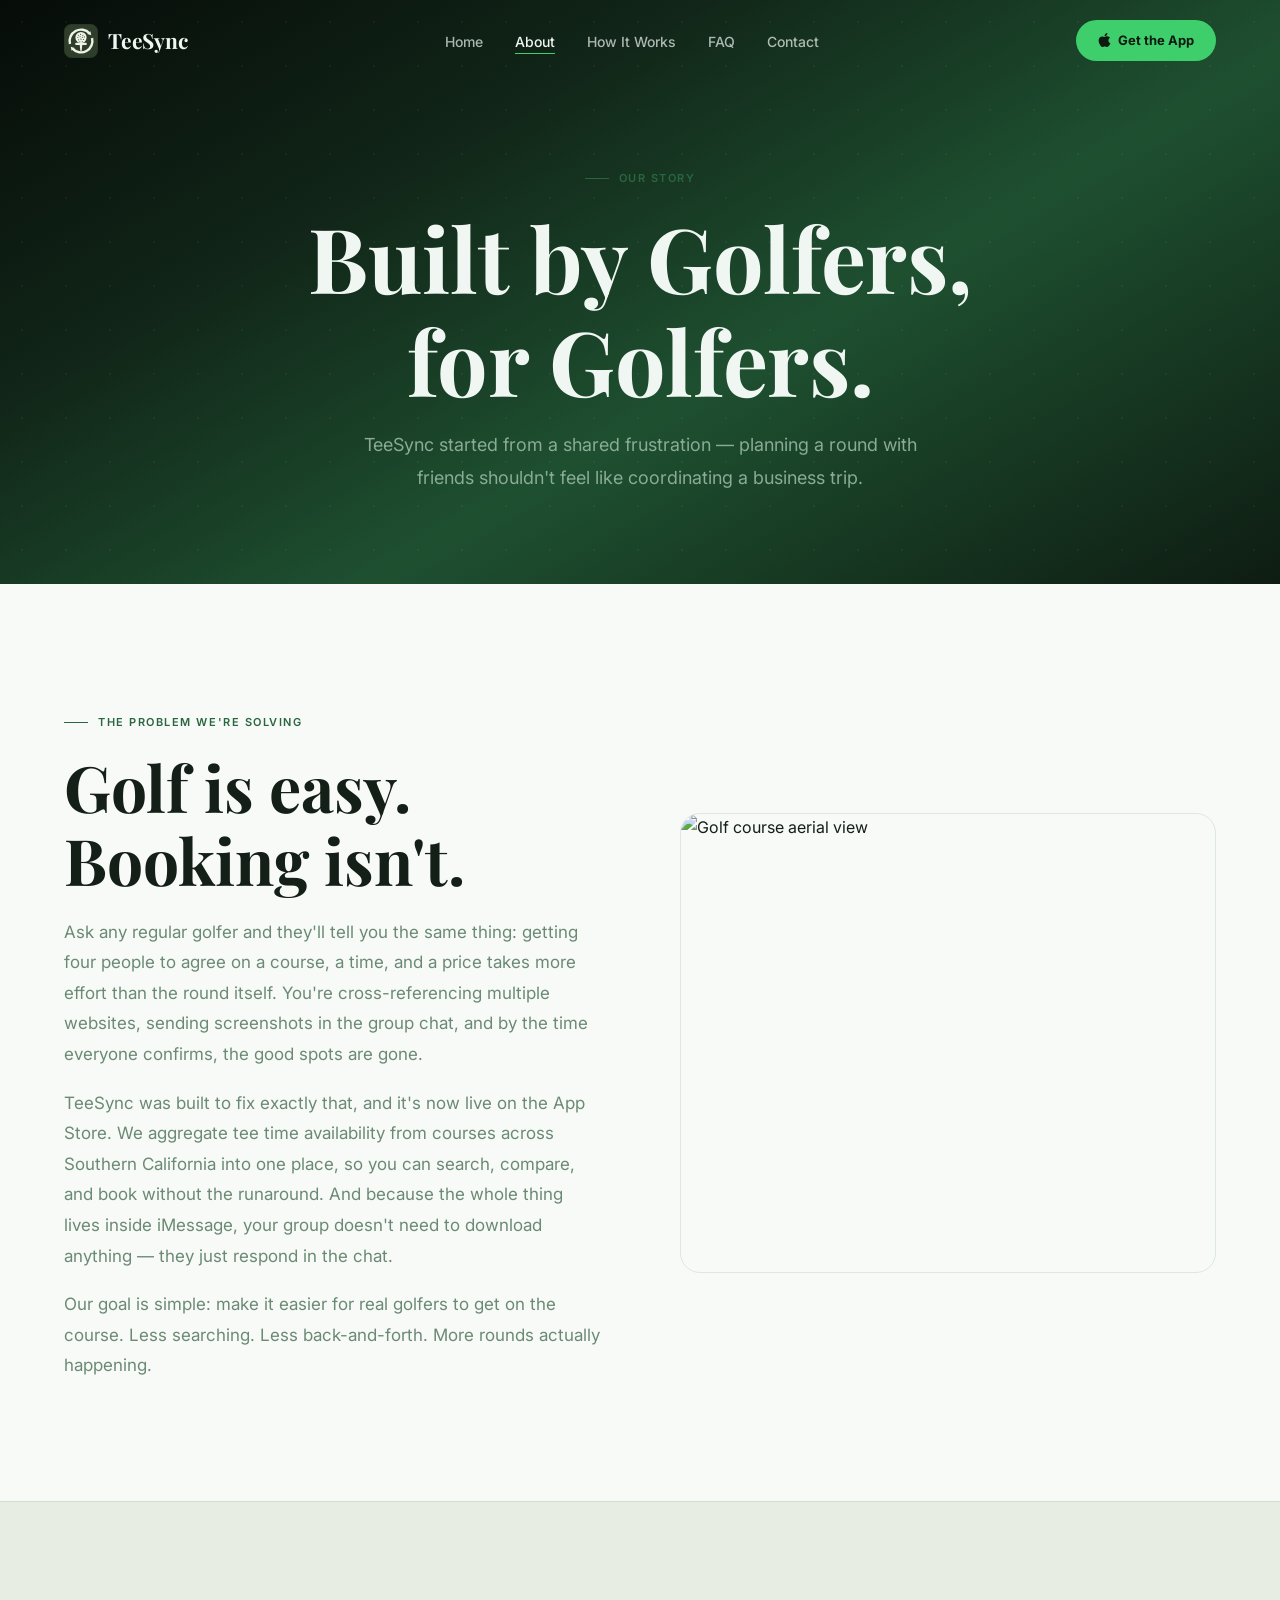
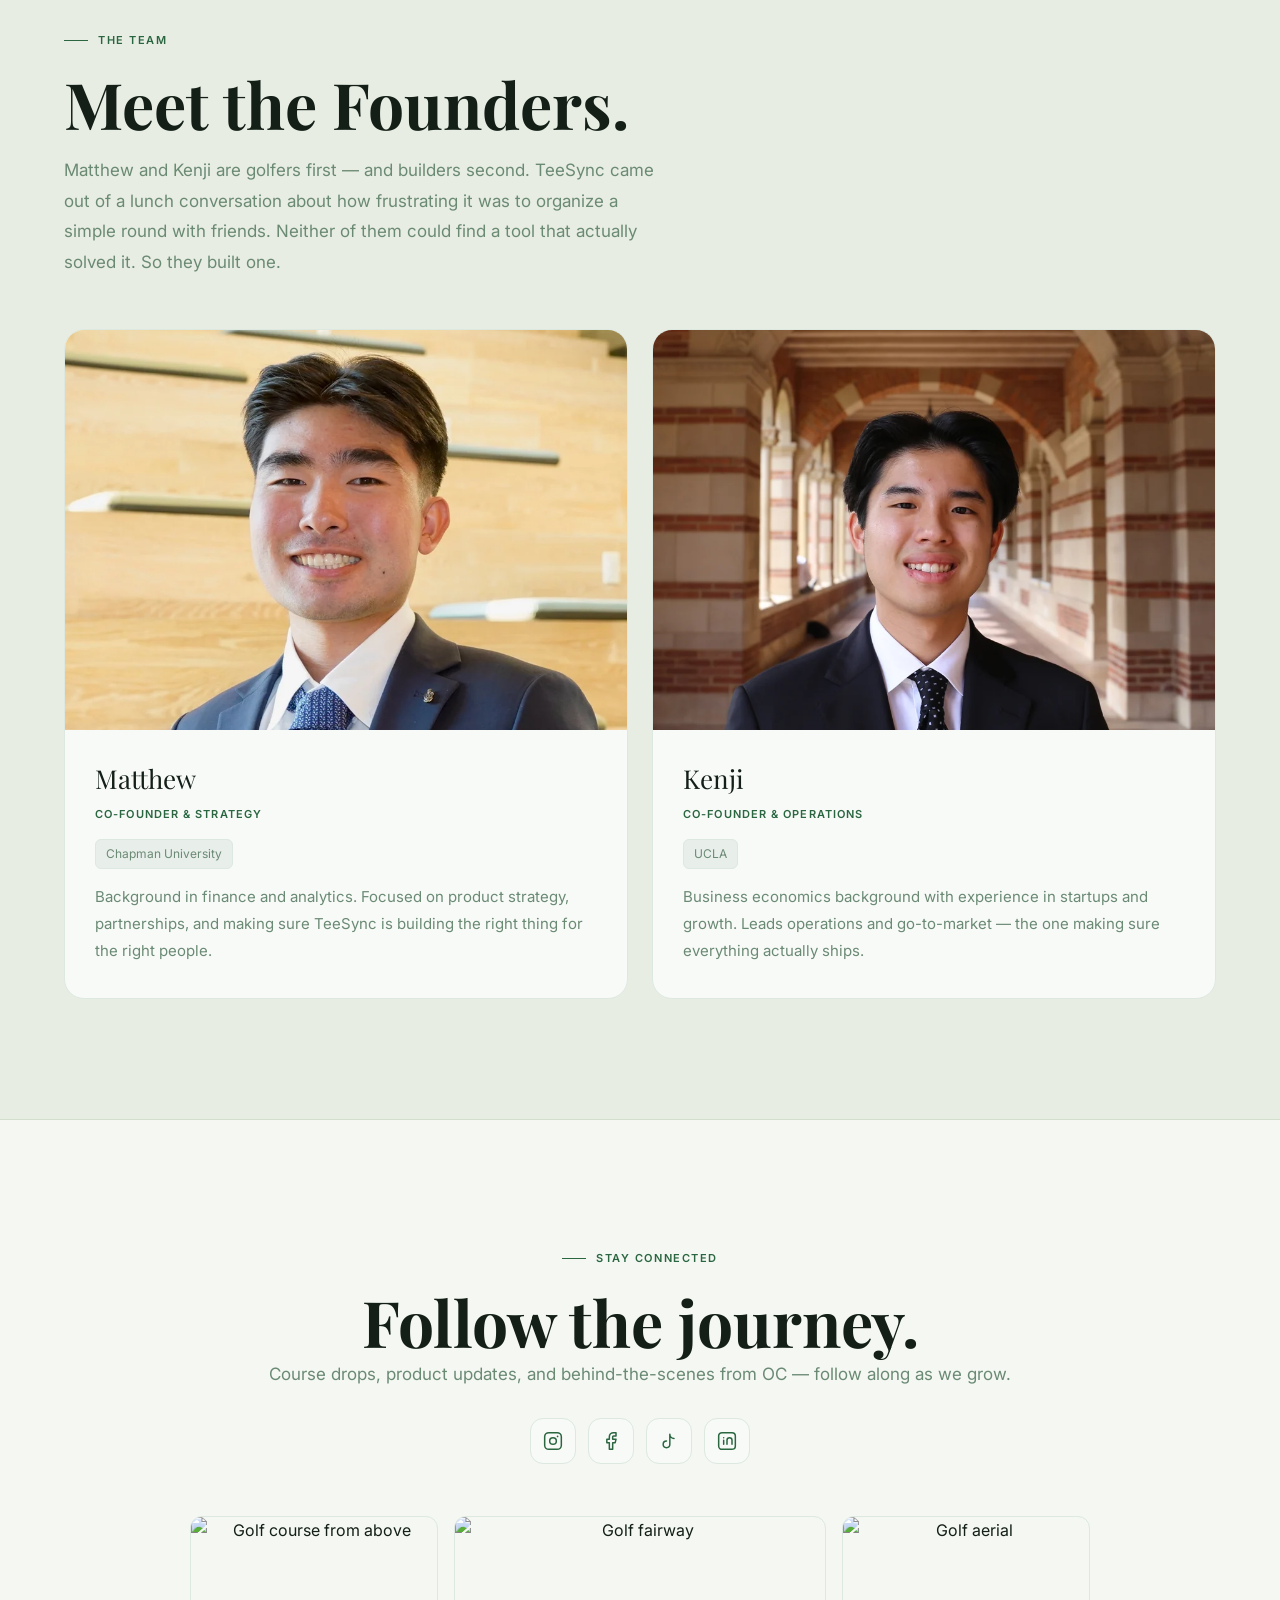
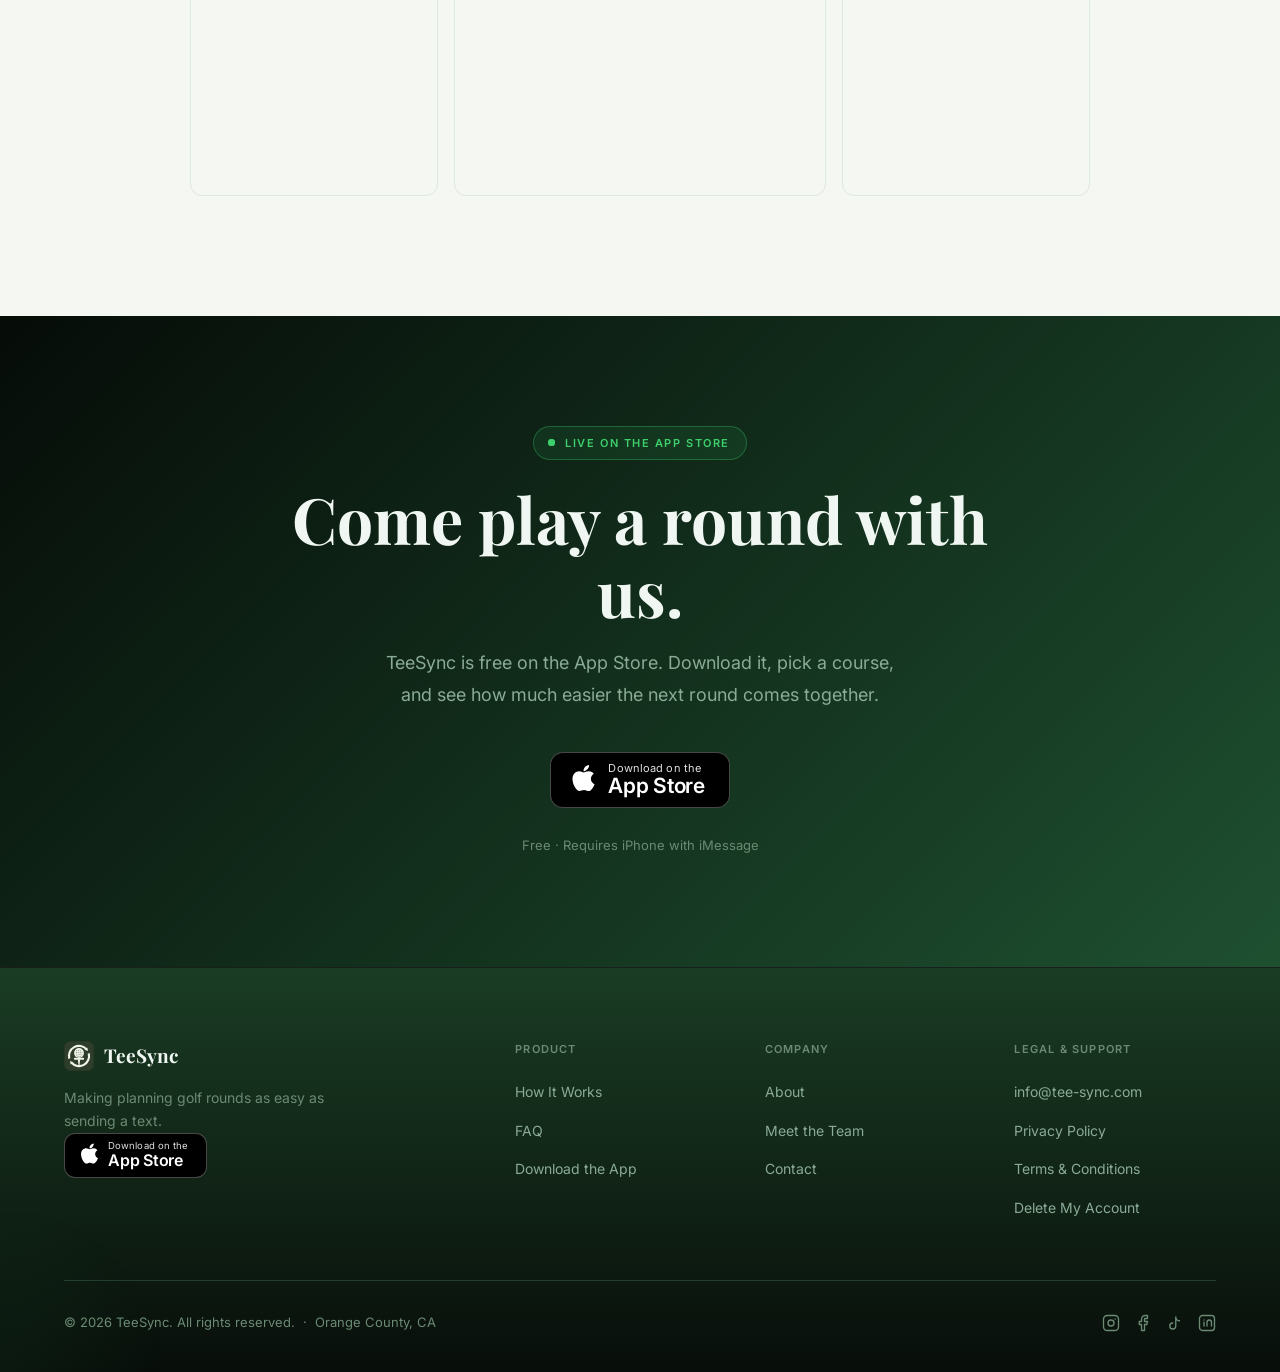
==== commit 12810e49: "Add the real founder photos Kenji's shot carried EXIF orientation 6, so bake the rotation into the p" ====
--- a/about.html
+++ b/about.html
@@ -13,7 +13,7 @@
   <meta property="og:url" content="https://tee-sync.com/about.html">
   <meta property="og:image" content="https://tee-sync.com/images/og-image.png">
   <meta name="twitter:card" content="summary_large_image">
-  <link rel="stylesheet" href="style.css?v=20">
+  <link rel="stylesheet" href="style.css?v=23">
   <link rel="icon" href="logo.svg" type="image/svg+xml">
   <link rel="apple-touch-icon" href="apple-touch-icon.png">
   <meta name="theme-color" content="#122018">
@@ -102,9 +102,10 @@
       <div class="founders-grid">
         <div class="founder-card fade-in">
           <img
-            src="https://images.unsplash.com/photo-1560250097-0b93528c311a?w=600&auto=format&fit=crop&q=80"
-            alt="Matthew, Co-Founder"
+            src="images/founder-matt.webp"
+            alt="Matthew, co-founder of TeeSync"
             class="founder-img"
+            width="900" height="1125" loading="lazy"
           >
           <div class="founder-body">
             <div class="founder-name">Matthew</div>
@@ -115,9 +116,10 @@
         </div>
         <div class="founder-card fade-in">
           <img
-            src="https://images.unsplash.com/photo-1519085360753-af0119f7cbe7?w=600&auto=format&fit=crop&q=80"
-            alt="Kenji, Co-Founder"
+            src="images/founder-kenji.webp"
+            alt="Kenji, co-founder of TeeSync"
             class="founder-img"
+            width="900" height="1125" loading="lazy"
           >
           <div class="founder-body">
             <div class="founder-name">Kenji</div>
@@ -232,6 +234,6 @@
     </div>
   </footer>
 
-  <script src="main.js?v=20"></script>
+  <script src="main.js?v=23"></script>
 </body>
 </html>
--- a/style.css
+++ b/style.css
@@ -840,6 +840,7 @@
 }
 
 .course-card {
+  display: block;
   background: var(--white);
   border: 1px solid var(--border-light);
   border-radius: var(--radius-lg);
@@ -1037,9 +1038,10 @@
 
 .founder-img {
   width: 100%;
-  height: 300px;
+  height: 400px;
   object-fit: cover;
-  object-position: top;
+  /* portraits: bias the crop toward the face rather than dead centre */
+  object-position: center 18%;
 }
 
 .founder-body { padding: 28px 30px 34px; }
@@ -2205,11 +2207,10 @@
 .showcase-item { margin: 0; }
 
 /* Screenshots come with their own bezel — no CSS phone frame needed here. */
-/* Fixed ratio keeps the three captions on the same baseline even though the
-   source screenshots differ by a pixel or two. */
+/* Fixed ratio keeps the three captions on the same baseline. */
 .showcase-phone {
-  aspect-ratio: 474 / 966;
-  filter: drop-shadow(0 30px 56px rgba(0, 0, 0, 0.55));
+  aspect-ratio: 720 / 1308;
+  filter: drop-shadow(0 26px 50px rgba(0, 0, 0, 0.5));
   transition: transform 0.45s var(--ease), filter 0.45s var(--ease);
 }
 
@@ -2303,6 +2304,37 @@
   margin: 26px auto 0;
 }
 
+/* ---- Contact form: success banner + fallback ---- */
+
+/* a class-level display would otherwise beat the UA's [hidden] rule */
+.form-success[hidden] { display: none; }
+
+.form-success {
+  display: flex;
+  align-items: flex-start;
+  gap: 12px;
+  padding: 16px 18px;
+  margin-bottom: 26px;
+  border-radius: 12px;
+  background: var(--green-dim);
+  border: 1px solid var(--green);
+  color: var(--green);
+}
+
+.form-success svg { flex-shrink: 0; margin-top: 2px; }
+.form-success strong { display: block; font-size: 14px; color: var(--text); }
+.form-success span   { font-size: 13.5px; color: var(--text-mid); }
+
+.form-submit[disabled] { opacity: 0.6; cursor: default; transform: none; }
+
+.form-fallback {
+  margin-top: 16px;
+  font-size: 13px;
+  color: var(--text-muted);
+}
+
+.form-fallback a { color: var(--green); text-decoration: underline; text-underline-offset: 2px; }
+
 /* ==============================================
    LEGAL PAGES (privacy / terms)
    ============================================== */
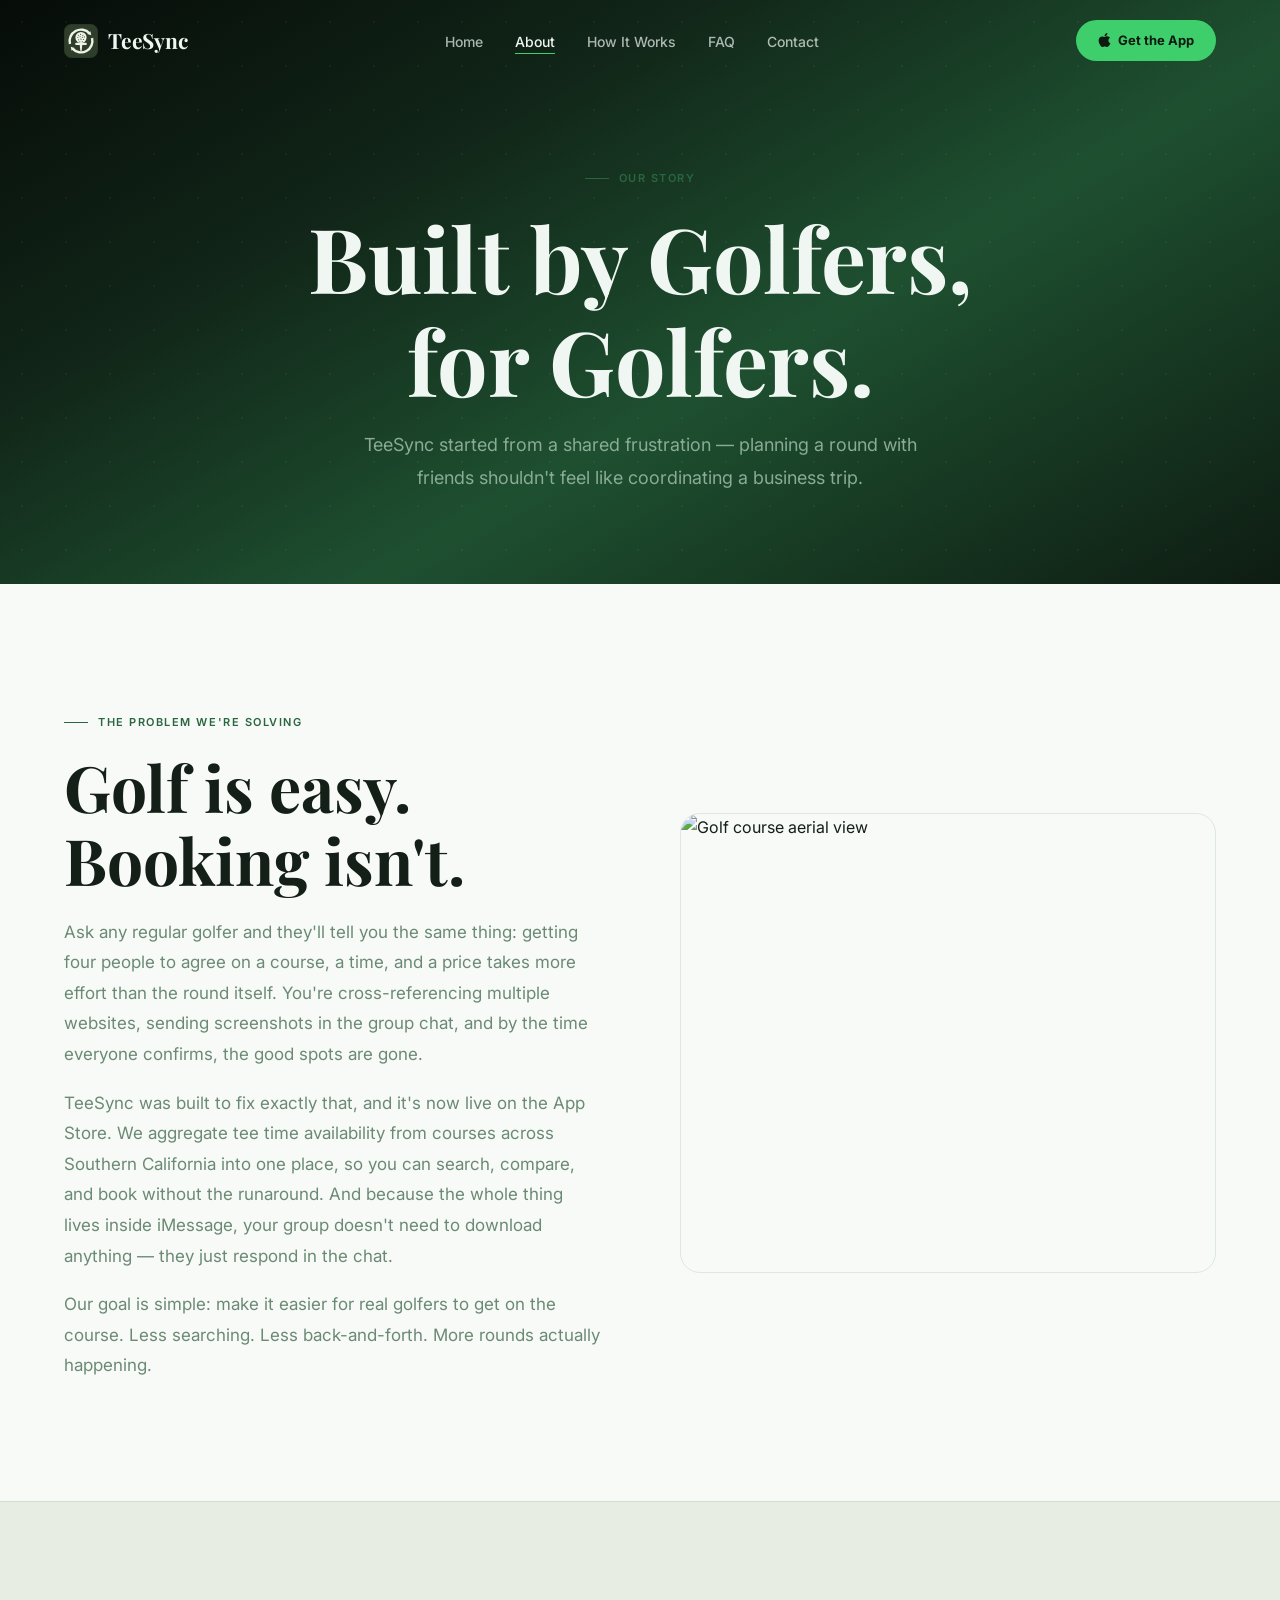
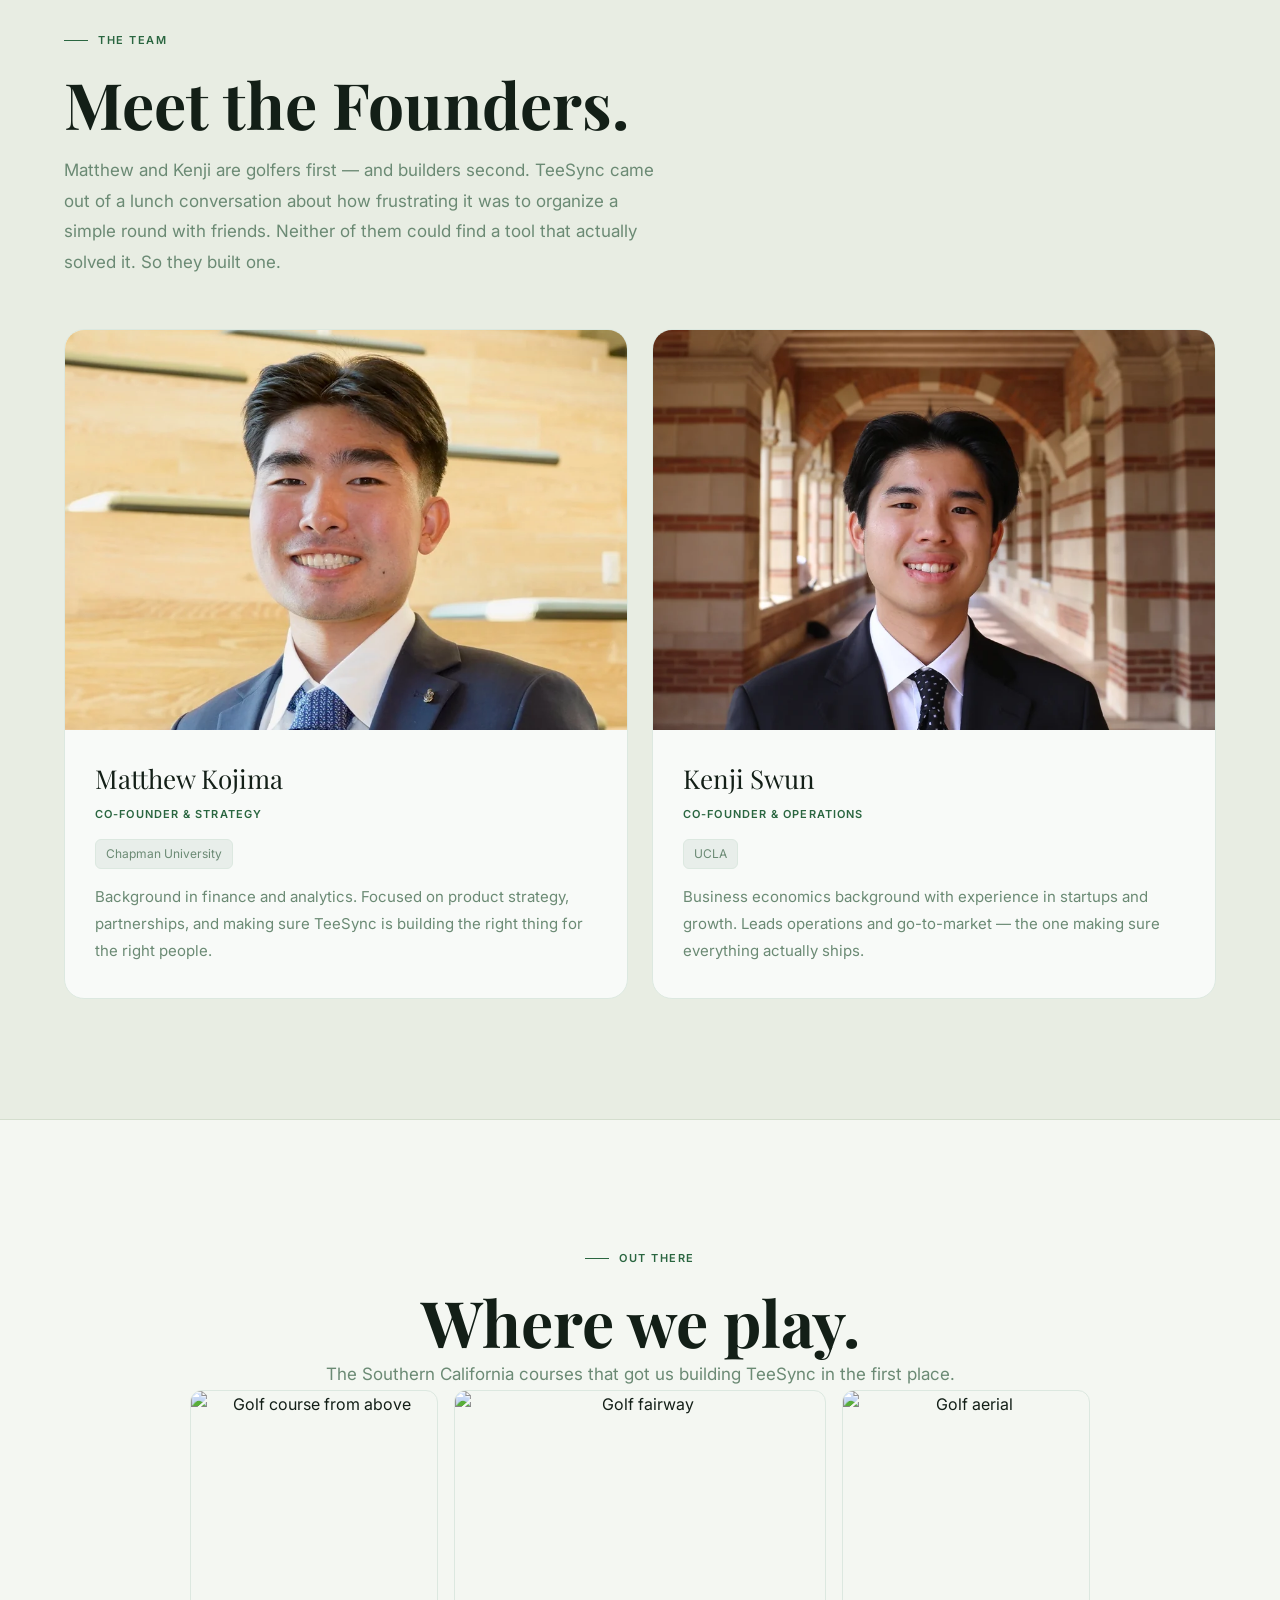
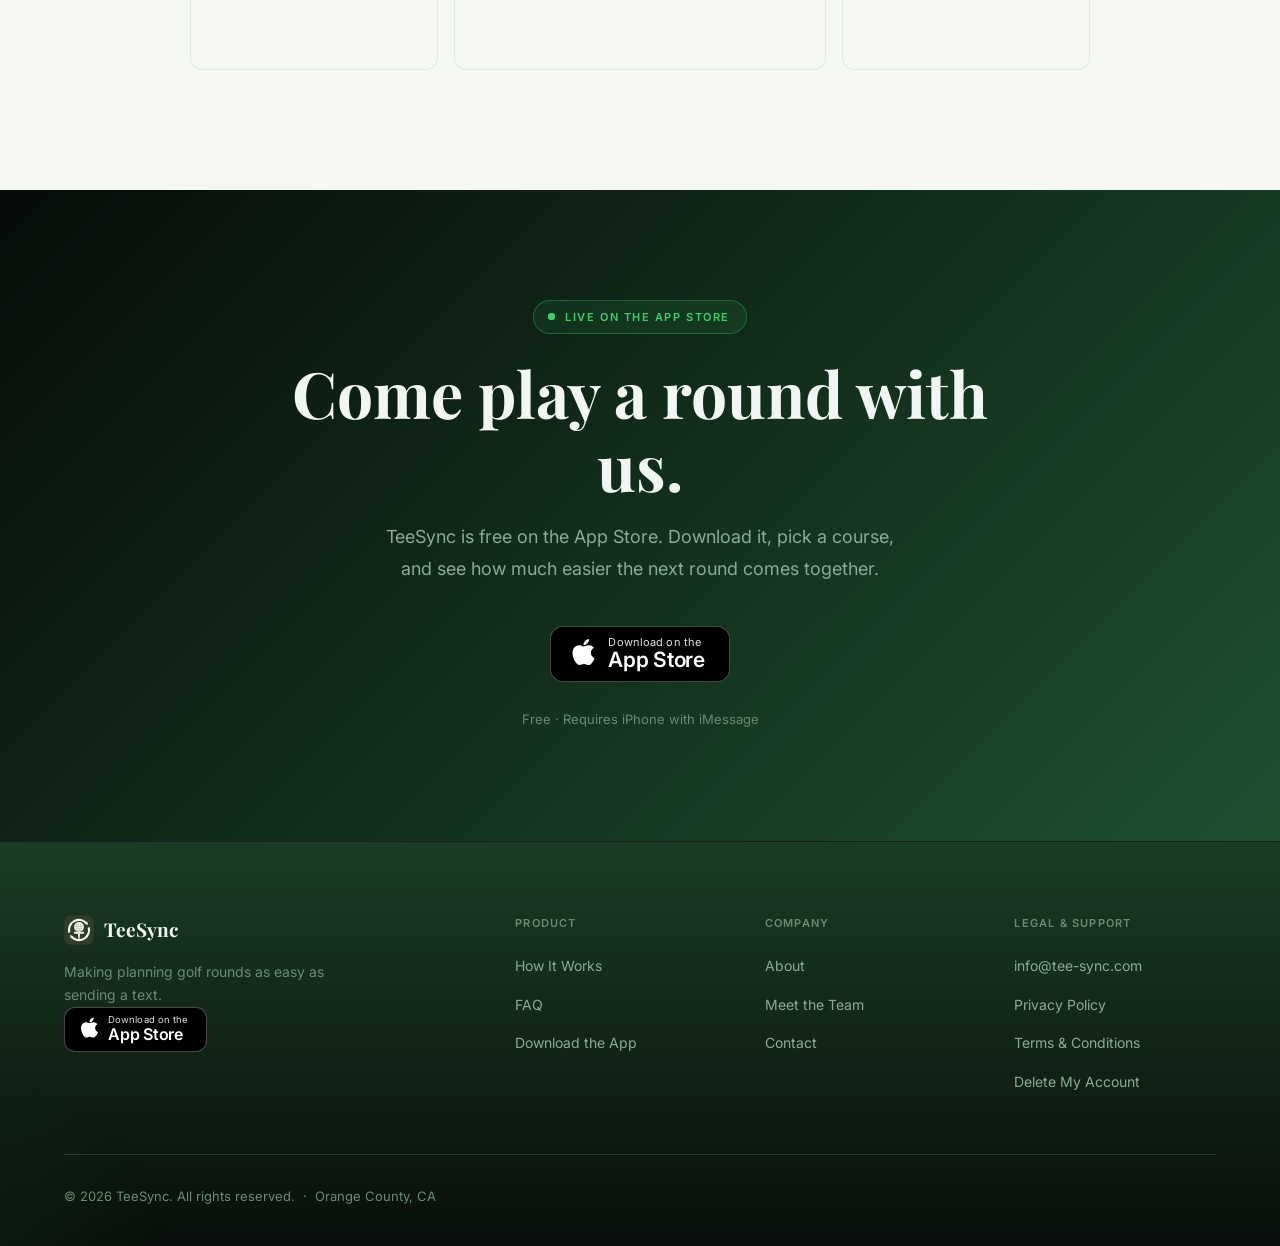
==== commit a8d355da: "Remove the social icons, use founders' full names The 32 social icons all pointed at href="#". Strip" ====
--- a/about.html
+++ b/about.html
@@ -13,7 +13,7 @@
   <meta property="og:url" content="https://tee-sync.com/about.html">
   <meta property="og:image" content="https://tee-sync.com/images/og-image.png">
   <meta name="twitter:card" content="summary_large_image">
-  <link rel="stylesheet" href="style.css?v=23">
+  <link rel="stylesheet" href="style.css?v=24">
   <link rel="icon" href="logo.svg" type="image/svg+xml">
   <link rel="apple-touch-icon" href="apple-touch-icon.png">
   <meta name="theme-color" content="#122018">
@@ -103,12 +103,12 @@
         <div class="founder-card fade-in">
           <img
             src="images/founder-matt.webp"
-            alt="Matthew, co-founder of TeeSync"
+            alt="Matthew Kojima, co-founder of TeeSync"
             class="founder-img"
             width="900" height="1125" loading="lazy"
           >
           <div class="founder-body">
-            <div class="founder-name">Matthew</div>
+            <div class="founder-name">Matthew Kojima</div>
             <div class="founder-role">Co-Founder &amp; Strategy</div>
             <span class="founder-school">Chapman University</span>
             <p>Background in finance and analytics. Focused on product strategy, partnerships, and making sure TeeSync is building the right thing for the right people.</p>
@@ -117,12 +117,12 @@
         <div class="founder-card fade-in">
           <img
             src="images/founder-kenji.webp"
-            alt="Kenji, co-founder of TeeSync"
+            alt="Kenji Swun, co-founder of TeeSync"
             class="founder-img"
             width="900" height="1125" loading="lazy"
           >
           <div class="founder-body">
-            <div class="founder-name">Kenji</div>
+            <div class="founder-name">Kenji Swun</div>
             <div class="founder-role">Co-Founder &amp; Operations</div>
             <span class="founder-school">UCLA</span>
             <p>Business economics background with experience in startups and growth. Leads operations and go-to-market — the one making sure everything actually ships.</p>
@@ -135,23 +135,9 @@
   <!-- SOCIAL FOLLOW (cream) -->
   <section class="social-section">
     <div class="container">
-      <span class="eyebrow">Stay Connected</span>
-      <h2 class="fade-in">Follow the journey.</h2>
-      <p class="fade-in">Course drops, product updates, and behind-the-scenes from OC — follow along as we grow.</p>
-      <div class="social-icons-row fade-in">
-        <a href="#" class="social-btn" aria-label="Instagram">
-          <svg width="20" height="20" viewBox="0 0 24 24" fill="none" stroke="currentColor" stroke-width="1.8" stroke-linecap="round" stroke-linejoin="round"><rect x="2" y="2" width="20" height="20" rx="5"/><circle cx="12" cy="12" r="4"/><circle cx="17.5" cy="6.5" r="1" fill="currentColor" stroke="none"/></svg>
-        </a>
-        <a href="#" class="social-btn" aria-label="Facebook">
-          <svg width="20" height="20" viewBox="0 0 24 24" fill="none" stroke="currentColor" stroke-width="1.8" stroke-linecap="round" stroke-linejoin="round"><path d="M18 2h-3a5 5 0 0 0-5 5v3H7v4h3v8h4v-8h3l1-4h-4V7a1 1 0 0 1 1-1h3z"/></svg>
-        </a>
-        <a href="#" class="social-btn" aria-label="TikTok">
-          <svg width="20" height="20" viewBox="0 0 24 24" fill="none" stroke="currentColor" stroke-width="1.8" stroke-linecap="round" stroke-linejoin="round"><path d="M9 12a4 4 0 1 0 4 4V4a5 5 0 0 0 5 5"/></svg>
-        </a>
-        <a href="#" class="social-btn" aria-label="LinkedIn">
-          <svg width="20" height="20" viewBox="0 0 24 24" fill="none" stroke="currentColor" stroke-width="1.8" stroke-linecap="round" stroke-linejoin="round"><rect x="2" y="2" width="20" height="20" rx="4"/><path d="M8 11v5M8 8v.01M12 16v-5M12 11a3 3 0 0 1 6 0v5"/></svg>
-        </a>
-      </div>
+      <span class="eyebrow">Out There</span>
+      <h2 class="fade-in">Where we play.</h2>
+      <p class="fade-in">The Southern California courses that got us building TeeSync in the first place.</p>
       <div class="social-photo-grid fade-in">
         <img src="https://images.unsplash.com/photo-1500932334442-8761ee4810a7?w=600&auto=format&fit=crop&q=80" alt="Golf course from above">
         <img src="https://images.unsplash.com/photo-1587174486073-ae5e5cff23aa?w=800&auto=format&fit=crop&q=80" alt="Golf fairway">
@@ -224,16 +210,10 @@
       </div>
       <div class="footer-bottom">
         <p>© 2026 TeeSync. All rights reserved. &nbsp;·&nbsp; Orange County, CA</p>
-        <div class="footer-social">
-          <a href="#" aria-label="Instagram"><svg width="18" height="18" viewBox="0 0 24 24" fill="none" stroke="currentColor" stroke-width="1.8" stroke-linecap="round" stroke-linejoin="round"><rect x="2" y="2" width="20" height="20" rx="5"/><circle cx="12" cy="12" r="4"/><circle cx="17.5" cy="6.5" r="1" fill="currentColor" stroke="none"/></svg></a>
-          <a href="#" aria-label="Facebook"><svg width="18" height="18" viewBox="0 0 24 24" fill="none" stroke="currentColor" stroke-width="1.8" stroke-linecap="round" stroke-linejoin="round"><path d="M18 2h-3a5 5 0 0 0-5 5v3H7v4h3v8h4v-8h3l1-4h-4V7a1 1 0 0 1 1-1h3z"/></svg></a>
-          <a href="#" aria-label="TikTok"><svg width="18" height="18" viewBox="0 0 24 24" fill="none" stroke="currentColor" stroke-width="1.8" stroke-linecap="round" stroke-linejoin="round"><path d="M9 12a4 4 0 1 0 4 4V4a5 5 0 0 0 5 5"/></svg></a>
-          <a href="#" aria-label="LinkedIn"><svg width="18" height="18" viewBox="0 0 24 24" fill="none" stroke="currentColor" stroke-width="1.8" stroke-linecap="round" stroke-linejoin="round"><rect x="2" y="2" width="20" height="20" rx="4"/><path d="M8 11v5M8 8v.01M12 16v-5M12 11a3 3 0 0 1 6 0v5"/></svg></a>
-        </div>
       </div>
     </div>
   </footer>
 
-  <script src="main.js?v=23"></script>
+  <script src="main.js?v=24"></script>
 </body>
 </html>
--- a/style.css
+++ b/style.css
@@ -1083,33 +1083,8 @@
   text-align: center;
 }
 
-.social-icons-row {
-  display: flex;
-  justify-content: center;
-  gap: 12px;
-  margin: 28px 0 52px;
-}
-
-.social-btn {
-  width: 46px;
-  height: 46px;
-  background: var(--white);
-  border: 1px solid var(--border-light);
-  border-radius: 13px;
-  display: flex;
-  align-items: center;
-  justify-content: center;
-  transition: background 0.22s, border-color 0.22s, transform 0.22s var(--ease);
-  cursor: pointer;
-  text-decoration: none;
-  color: var(--green);
-}
-
-.social-btn:hover {
-  background: var(--green-dim);
-  border-color: var(--sage-dark);
-  transform: translateY(-3px);
-}
+
+
 
 .social-photo-grid {
   display: grid;
@@ -1822,16 +1797,8 @@
 
 .footer-bottom p { font-size: 13px; color: #6b8a74; }
 
-.footer-social { display: flex; gap: 14px; align-items: center; }
-
-.footer-social a {
-  color: #6b8a74;
-  transition: color 0.2s, transform 0.2s var(--ease);
-  display: flex;
-  align-items: center;
-}
-
-.footer-social a:hover { color: #f0f7f2; transform: translateY(-2px); }
+
+
 
 /* ==============================================
    KEYFRAMES
